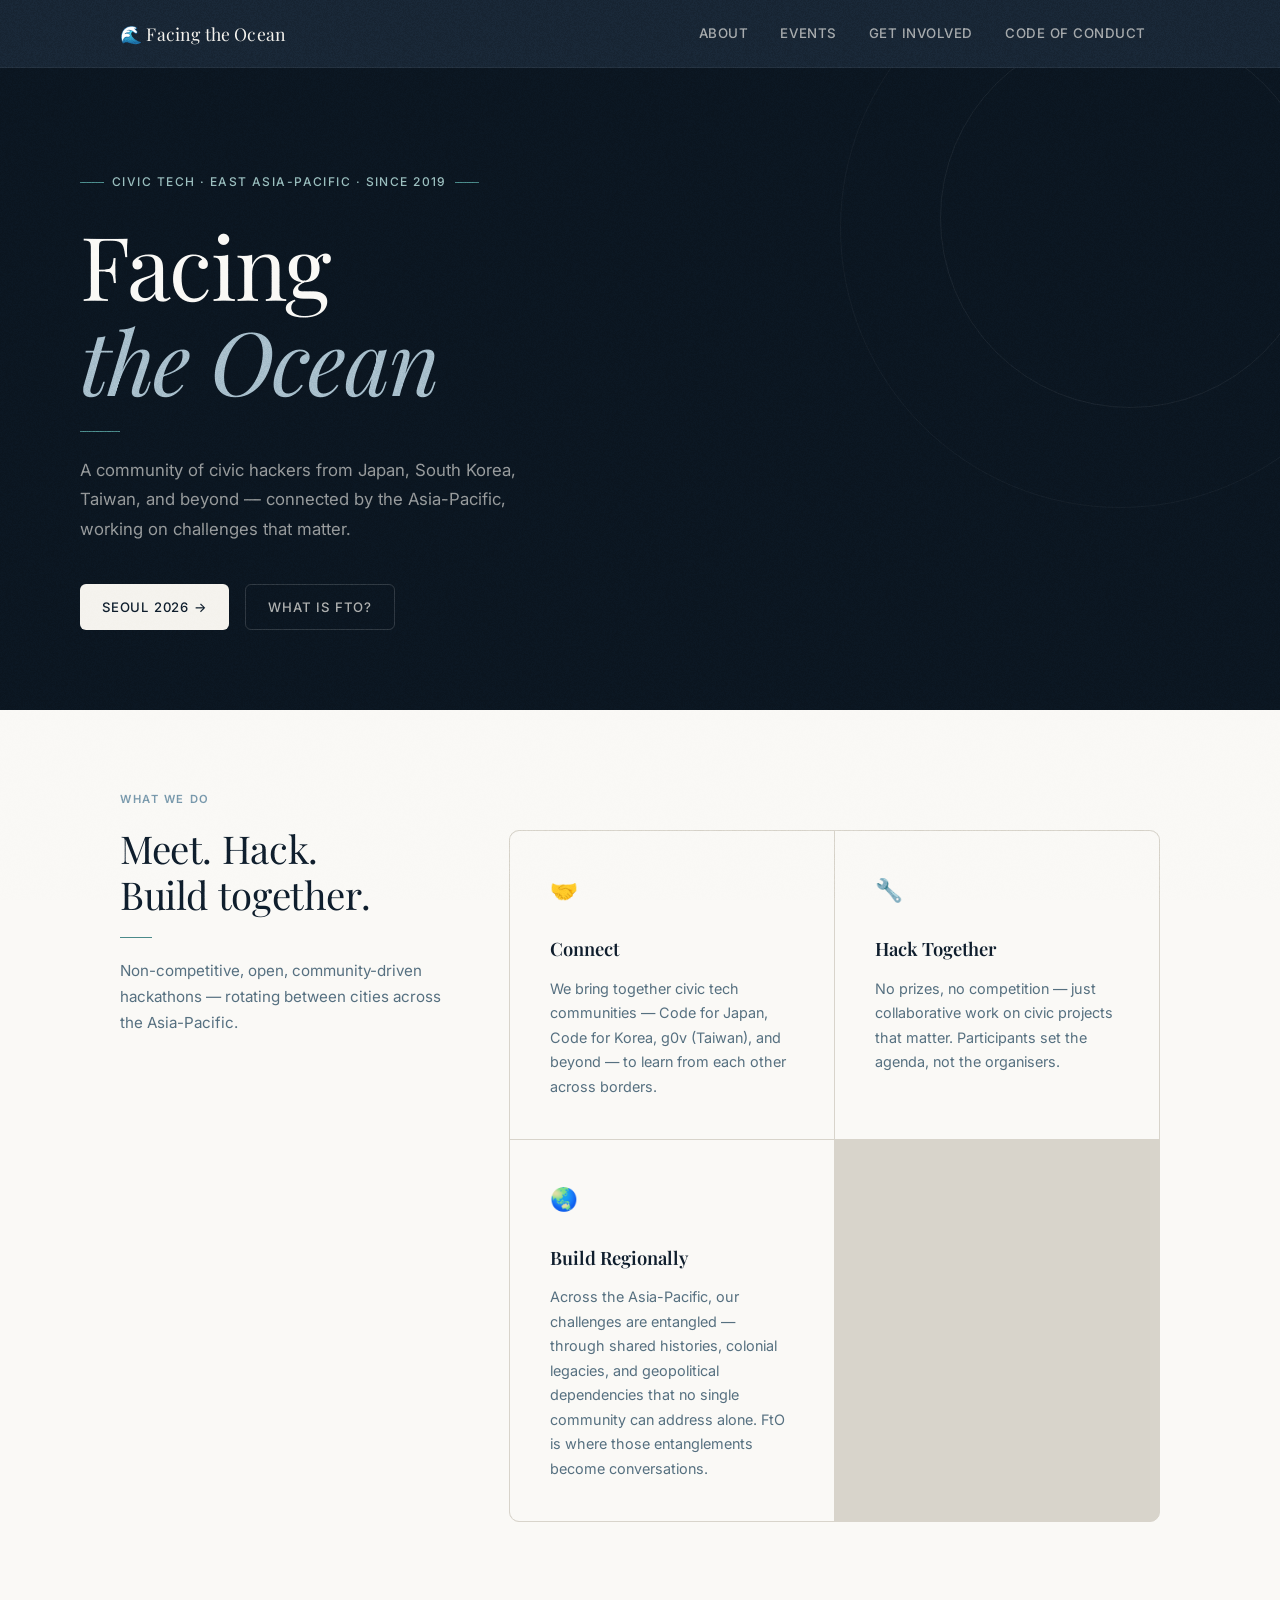
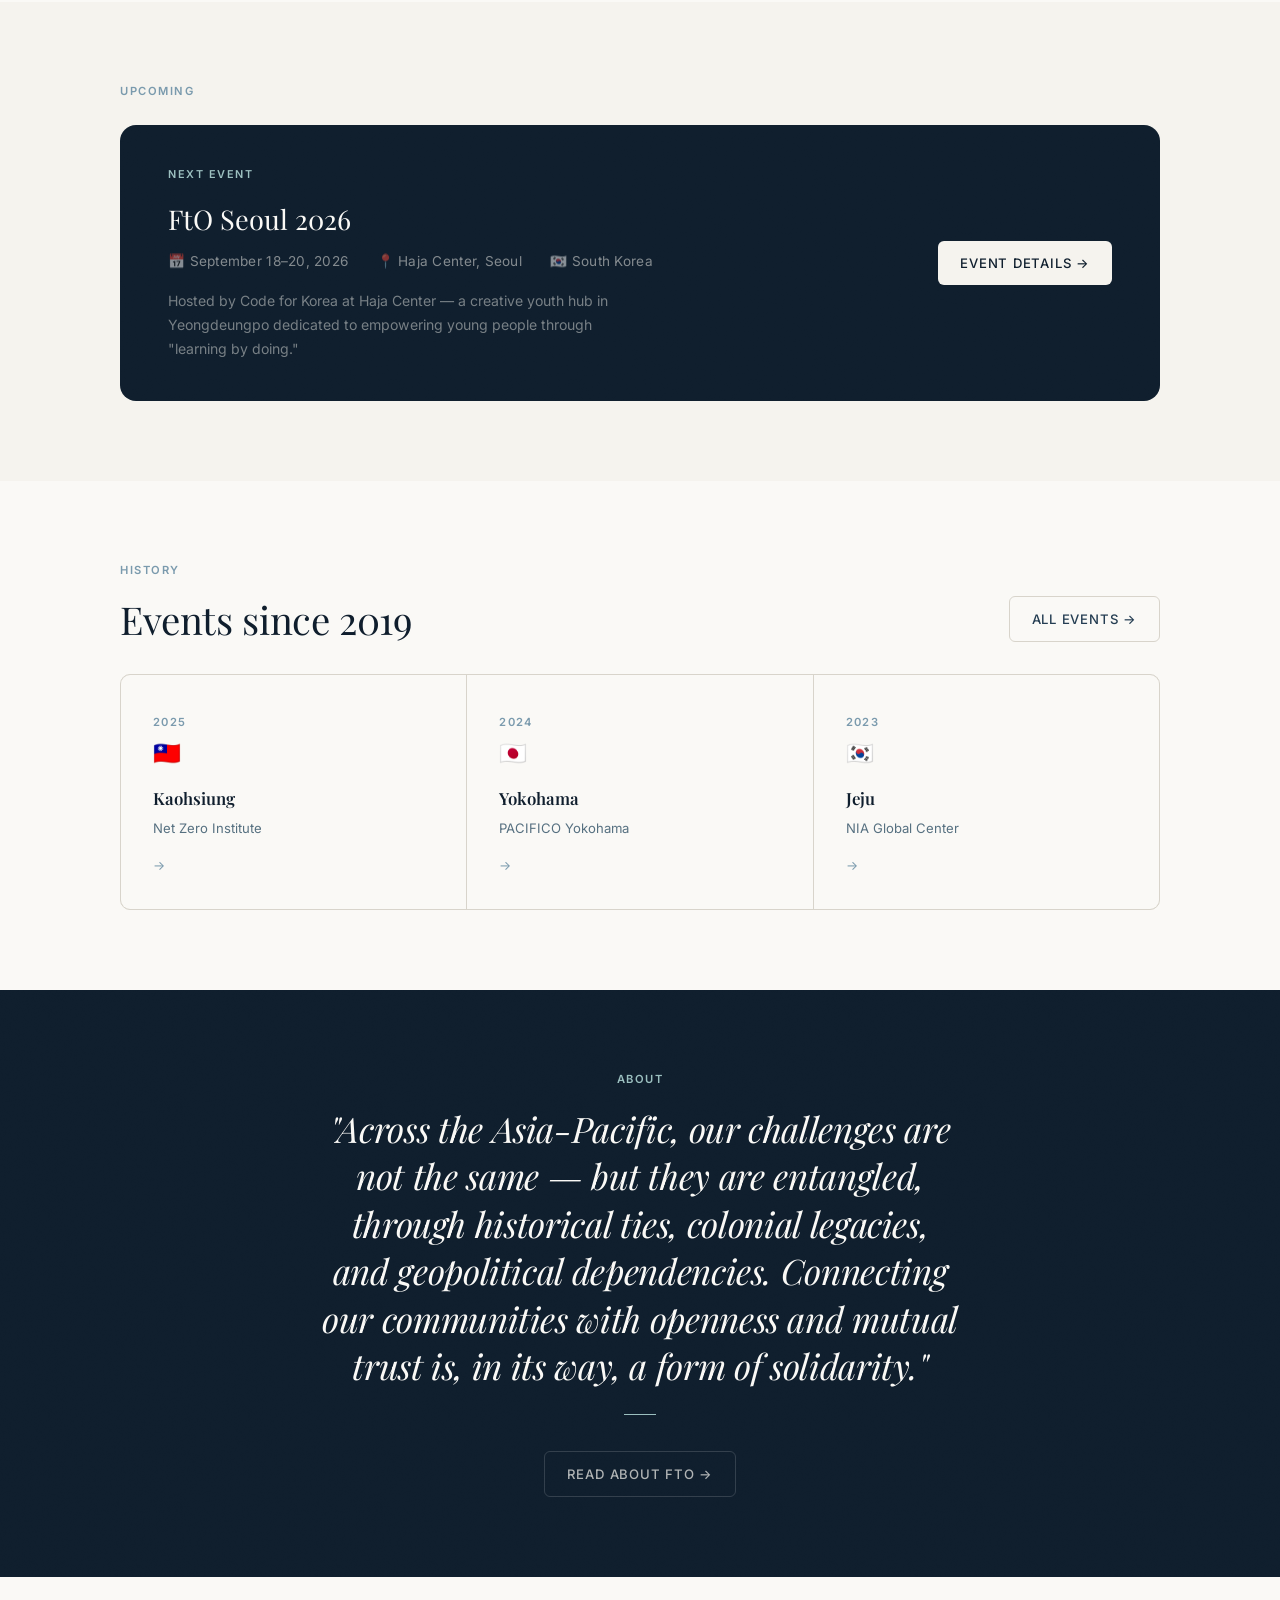
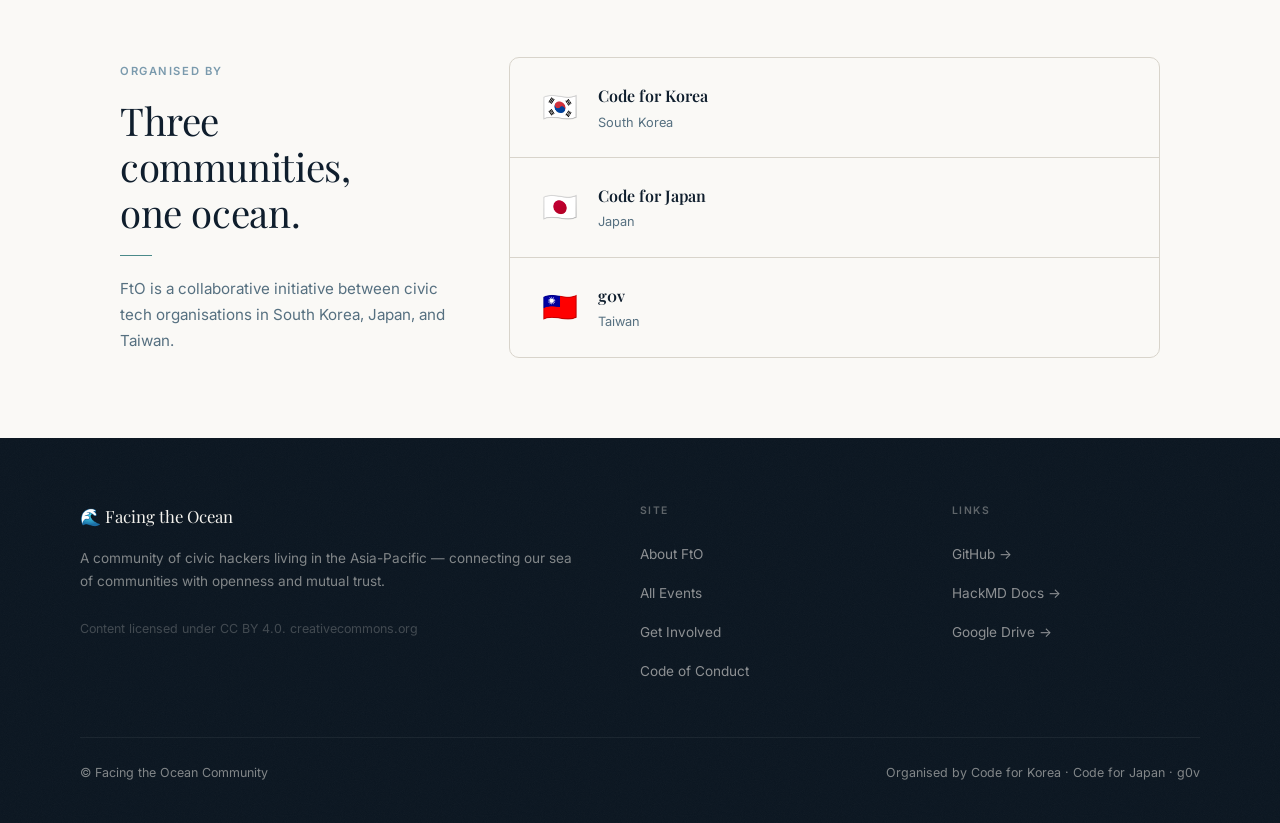
==== index.html @ 9ba26e33 "first draft" ====
<!DOCTYPE html>
<html lang="en">
<head>
  <meta charset="UTF-8">
  <meta name="viewport" content="width=device-width, initial-scale=1.0">
  <title>Facing the Ocean — Civic Hackers of the Asia-Pacific</title>
  <meta name="description" content="Facing the Ocean brings together civic hackers from Japan, South Korea, Taiwan, and neighbouring countries that share the Asia-Pacific — since 2019.">
  <link rel="preconnect" href="https://fonts.googleapis.com">
  <link rel="preconnect" href="https://fonts.gstatic.com" crossorigin>
  <link href="https://fonts.googleapis.com/css2?family=Playfair+Display:ital,wght@0,400;0,600;0,700;1,400;1,600&family=Inter:wght@300;400;500;600&display=swap" rel="stylesheet">
  <link rel="stylesheet" href="css/style.css">
</head>
<body>

<!-- ── Navigation ── -->
<nav class="site-nav">
  <div class="nav-inner">
    <a href="index.html" class="nav-logo">🌊 Facing the Ocean</a>
    <div class="nav-links">
      <a href="about.html">About</a>
      <a href="events.html">Events</a>
      <a href="get-involved.html">Get Involved</a>
      <a href="coc.html">Code of Conduct</a>
    </div>
    <button class="nav-toggle" aria-label="Toggle navigation" aria-expanded="false">☰</button>
  </div>
</nav>

<!-- ── Hero ── -->
<section class="hero">
  <div class="hero-accent-ring"></div>
  <div class="hero-content">
    <div class="hero-eyebrow">Civic tech · East Asia-Pacific · Since 2019</div>
    <h1>Facing<br><em>the Ocean</em></h1>
    <div class="hero-rule"></div>
    <p class="hero-desc">A community of civic hackers from Japan, South Korea, Taiwan, and beyond — connected by the Asia-Pacific, working on challenges that matter.</p>
    <div class="hero-actions">
      <a href="events/seoul-2026.html" class="btn btn-primary">Seoul 2026 →</a>
      <a href="about.html" class="btn btn-ghost">What is FtO?</a>
    </div>
  </div>
</section>

<!-- ── What we do ── -->
<section class="section section-paper">
  <div class="container">
    <div style="display:grid; grid-template-columns:1fr 2fr; gap:64px; align-items:start;">
      <div>
        <p class="section-label">What we do</p>
        <h2 class="section-heading">Meet. Hack.<br>Build together.</h2>
        <div class="divider"></div>
        <p class="section-sub">Non-competitive, open, community-driven hackathons — rotating between cities across the Asia-Pacific.</p>
      </div>
      <div class="features-grid">
        <div class="feature-tile">
          <span class="tile-icon">🤝</span>
          <h3>Connect</h3>
          <p>We bring together civic tech communities — Code for Japan, Code for Korea, g0v (Taiwan), and beyond — to learn from each other across borders.</p>
        </div>
        <div class="feature-tile">
          <span class="tile-icon">🔧</span>
          <h3>Hack Together</h3>
          <p>No prizes, no competition — just collaborative work on civic projects that matter. Participants set the agenda, not the organisers.</p>
        </div>
        <div class="feature-tile">
          <span class="tile-icon">🌏</span>
          <h3>Build Regionally</h3>
          <p>Across the Asia-Pacific, our challenges are entangled — through shared histories, colonial legacies, and geopolitical dependencies that no single community can address alone. FtO is where those entanglements become conversations.</p>
        </div>
      </div>
    </div>
  </div>
</section>

<!-- ── Upcoming event ── -->
<section class="section section-warm">
  <div class="container">
    <p class="section-label" style="margin-bottom:var(--space-6);">Upcoming</p>
    <div class="event-highlight grain">
      <div>
        <p class="ev-tag">Next Event</p>
        <h2>FtO Seoul 2026</h2>
        <p class="ev-meta">
          <span>📅 September 18–20, 2026</span>
          <span>📍 Haja Center, Seoul</span>
          <span>🇰🇷 South Korea</span>
        </p>
        <p style="font-size:0.88rem; color:rgba(245,243,238,0.45); margin-top:16px; max-width:440px; line-height:1.7;">
          Hosted by Code for Korea at Haja Center — a creative youth hub in Yeongdeungpo dedicated to empowering young people through "learning by doing."
        </p>
      </div>
      <div style="flex-shrink:0;">
        <a href="events/seoul-2026.html" class="btn btn-primary">Event details →</a>
      </div>
    </div>
  </div>
</section>

<!-- ── Recent events ── -->
<section class="section section-paper">
  <div class="container">
    <div style="display:flex; justify-content:space-between; align-items:flex-end; margin-bottom:var(--space-8);">
      <div>
        <p class="section-label">History</p>
        <h2 class="section-heading">Events since 2019</h2>
      </div>
      <a href="events.html" class="btn btn-outline" style="flex-shrink:0;">All events →</a>
    </div>
    <div class="events-strip">
      <a href="events/kh-2025.html" class="event-strip-item">
        <span class="es-year">2025</span>
        <span class="es-flag">🇹🇼</span>
        <div class="es-name">Kaohsiung</div>
        <div class="es-venue">Net Zero Institute</div>
        <span class="es-arrow">→</span>
      </a>
      <a href="events/yokohama-2024.html" class="event-strip-item">
        <span class="es-year">2024</span>
        <span class="es-flag">🇯🇵</span>
        <div class="es-name">Yokohama</div>
        <div class="es-venue">PACIFICO Yokohama</div>
        <span class="es-arrow">→</span>
      </a>
      <a href="events/jeju-2023.html" class="event-strip-item">
        <span class="es-year">2023</span>
        <span class="es-flag">🇰🇷</span>
        <div class="es-name">Jeju</div>
        <div class="es-venue">NIA Global Center</div>
        <span class="es-arrow">→</span>
      </a>
    </div>
  </div>
</section>

<!-- ── About / quote ── -->
<section class="section section-dark grain" style="background:var(--ink-900);">
  <div class="container">
    <div style="max-width:640px; margin:0 auto; text-align:center;">
      <p class="section-label light" style="text-align:center;">About</p>
      <h2 style="font-family:var(--font-serif); font-size:clamp(1.5rem,3.5vw,2.2rem); font-weight:400; color:var(--warm-50); line-height:1.35; font-style:italic; letter-spacing:-0.01em; margin:var(--space-4) 0 var(--space-6);">
        "Across the Asia-Pacific, our challenges are not the same — but they are entangled, through historical ties, colonial legacies, and geopolitical dependencies. Connecting our communities with openness and mutual trust is, in its way, a form of solidarity."
      </h2>
      <div class="divider center light"></div>
      <a href="about.html" class="btn btn-ghost" style="margin-top:var(--space-4);">Read about FtO →</a>
    </div>
  </div>
</section>

<!-- ── Organised by ── -->
<section class="section section-paper">
  <div class="container">
    <div style="display:grid; grid-template-columns:1fr 2fr; gap:64px; align-items:center;">
      <div>
        <p class="section-label">Organised by</p>
        <h2 class="section-heading">Three communities,<br>one ocean.</h2>
        <div class="divider"></div>
        <p class="section-sub">FtO is a collaborative initiative between civic tech organisations in South Korea, Japan, and Taiwan.</p>
      </div>
      <div style="border:1px solid var(--warm-300); border-radius:var(--radius); overflow:hidden; background:var(--warm-50);">
        <div class="org-row" style="padding:var(--space-6) var(--space-8);">
          <span class="org-flag">🇰🇷</span>
          <div>
            <div class="org-name">Code for Korea</div>
            <div class="org-country">South Korea</div>
          </div>
        </div>
        <div class="org-row" style="padding:var(--space-6) var(--space-8);">
          <span class="org-flag">🇯🇵</span>
          <div>
            <div class="org-name">Code for Japan</div>
            <div class="org-country">Japan</div>
          </div>
        </div>
        <div class="org-row" style="padding:var(--space-6) var(--space-8);">
          <span class="org-flag">🇹🇼</span>
          <div>
            <div class="org-name">g0v</div>
            <div class="org-country">Taiwan</div>
          </div>
        </div>
      </div>
    </div>
  </div>
</section>

<!-- ── Footer ── -->
<footer class="site-footer">
  <div class="footer-inner">
    <div class="footer-brand">
      <span class="footer-logo">🌊 Facing the Ocean</span>
      <p>A community of civic hackers living in the Asia-Pacific — connecting our sea of communities with openness and mutual trust.</p>
      <p class="f-cc">Content licensed under CC BY 4.0. <a href="https://creativecommons.org/licenses/by/4.0/" target="_blank" style="color:inherit;">creativecommons.org</a></p>
    </div>
    <div class="footer-col">
      <h4>Site</h4>
      <ul>
        <li><a href="about.html">About FtO</a></li>
        <li><a href="events.html">All Events</a></li>
        <li><a href="get-involved.html">Get Involved</a></li>
        <li><a href="coc.html">Code of Conduct</a></li>
      </ul>
    </div>
    <div class="footer-col">
      <h4>Links</h4>
      <ul>
        <li><a href="https://github.com/facing-the-ocean" target="_blank">GitHub →</a></li>
        <li><a href="https://g0v.hackmd.io/@fto/book" target="_blank">HackMD Docs →</a></li>
        <li><a href="https://drive.google.com/open?id=1Qyg6QHq5L8pCykPj6MKIpbGmevuODKHM" target="_blank">Google Drive →</a></li>
      </ul>
    </div>
  </div>
  <div class="footer-bottom">
    <span>© Facing the Ocean Community</span>
    <span>Organised by Code for Korea · Code for Japan · g0v</span>
  </div>
</footer>

<script src="js/main.js"></script>
</body>
</html>
---- css/style.css ----
/* ============================================================
   FACING THE OCEAN — Design System
   Aesthetic: Editorial · Muted ocean · Grain · Classic
   ============================================================ */

@import url('https://fonts.googleapis.com/css2?family=Playfair+Display:ital,wght@0,400;0,600;0,700;1,400;1,600&family=Inter:wght@300;400;500;600&display=swap');

/* ── Tokens ── */
:root {
  /* Ink scale (blue-grey) */
  --ink-950: #0a1520;
  --ink-900: #0f1e2d;
  --ink-800: #162638;
  --ink-700: #243d52;
  --ink-600: #3a5568;
  --ink-500: #567080;
  --ink-400: #7a9aad;
  --ink-300: #a8bfcc;
  --ink-200: #cddde7;
  --ink-100: #e8f0f5;
  --ink-50:  #f3f7fa;

  /* Warm surface */
  --warm-50:  #faf9f6;
  --warm-100: #f5f3ee;
  --warm-200: #ece9e2;
  --warm-300: #d8d4cb;

  /* Teal accent */
  --teal-800: #193d3d;
  --teal-600: #2a5f5f;
  --teal-400: #4a8a8a;
  --teal-200: #9bbfbf;
  --teal-100: #d5e8e8;

  /* Typography */
  --font-serif: 'Playfair Display', 'Palatino Linotype', Georgia, serif;
  --font-sans:  'Inter', -apple-system, BlinkMacSystemFont, 'Segoe UI', sans-serif;

  /* Spacing */
  --space-1: 4px;
  --space-2: 8px;
  --space-3: 12px;
  --space-4: 16px;
  --space-5: 20px;
  --space-6: 24px;
  --space-8: 32px;
  --space-10: 40px;
  --space-12: 48px;
  --space-16: 64px;
  --space-20: 80px;
  --space-24: 96px;

  /* Layout */
  --max-w:      1120px;
  --max-w-text: 680px;
  --nav-h:      68px;
  --radius-sm:  6px;
  --radius:     10px;
  --radius-lg:  16px;
}

/* ── Reset ── */
*, *::before, *::after { box-sizing: border-box; margin: 0; padding: 0; }
html { scroll-behavior: smooth; -webkit-font-smoothing: antialiased; }
body {
  font-family: var(--font-sans);
  background: var(--warm-100);
  color: var(--ink-800);
  line-height: 1.7;
  font-size: 1rem;
}
img { max-width: 100%; display: block; }
a  { color: var(--ink-700); text-decoration: none; }
a:hover { color: var(--ink-950); }

/* ── Grain overlay (JS-generated canvas, see main.js) ── */
/* Fallback CSS grain for dark sections */
.grain {
  position: relative;
  isolation: isolate;
}
.grain::after {
  content: '';
  position: absolute;
  inset: 0;
  pointer-events: none;
  z-index: 1;
  background-image: url("data:image/svg+xml,%3Csvg viewBox='0 0 256 256' xmlns='http://www.w3.org/2000/svg'%3E%3Cfilter id='n'%3E%3CfeTurbulence type='fractalNoise' baseFrequency='0.9' numOctaves='4' stitchTiles='stitch'/%3E%3CfeColorMatrix type='saturate' values='0'/%3E%3C/filter%3E%3Crect width='100%25' height='100%25' filter='url(%23n)' opacity='0.5'/%3E%3C/svg%3E");
  background-size: 200px 200px;
  opacity: 0.055;
  mix-blend-mode: overlay;
  border-radius: inherit;
}
.grain > * { position: relative; z-index: 2; }

/* ── Navigation ── */
.site-nav {
  position: sticky;
  top: 0;
  z-index: 200;
  height: var(--nav-h);
  background: rgba(15, 30, 45, 0.96);
  backdrop-filter: blur(12px);
  -webkit-backdrop-filter: blur(12px);
  border-bottom: 1px solid rgba(255,255,255,0.06);
}
.nav-inner {
  max-width: var(--max-w);
  margin: 0 auto;
  padding: 0 var(--space-10);
  height: 100%;
  display: flex;
  align-items: center;
  justify-content: space-between;
}
.nav-logo {
  font-family: var(--font-serif);
  font-size: 1.1rem;
  color: var(--warm-100);
  letter-spacing: 0.01em;
  text-decoration: none;
  display: flex;
  align-items: center;
  gap: 8px;
}
.nav-logo:hover { color: white; }
.nav-links {
  display: flex;
  align-items: center;
  gap: var(--space-1);
}
.nav-links a {
  color: rgba(245,243,238,0.65);
  font-size: 0.83rem;
  font-weight: 500;
  letter-spacing: 0.04em;
  text-transform: uppercase;
  padding: 6px 14px;
  border-radius: var(--radius-sm);
  transition: color 0.2s, background 0.2s;
}
.nav-links a:hover, .nav-links a.active {
  color: var(--warm-100);
  background: rgba(255,255,255,0.08);
}
.nav-toggle {
  display: none;
  background: none;
  border: 1px solid rgba(255,255,255,0.15);
  color: var(--warm-100);
  font-size: 1rem;
  cursor: pointer;
  padding: 6px 10px;
  border-radius: var(--radius-sm);
}

/* ── Hero ── */
.hero {
  background: var(--ink-950);
  color: var(--warm-100);
  padding: var(--space-24) var(--space-10) var(--space-20);
  position: relative;
  overflow: hidden;
}
.hero::after {
  content: '';
  position: absolute;
  inset: 0;
  pointer-events: none;
  background-image: url("data:image/svg+xml,%3Csvg viewBox='0 0 256 256' xmlns='http://www.w3.org/2000/svg'%3E%3Cfilter id='n'%3E%3CfeTurbulence type='fractalNoise' baseFrequency='0.85' numOctaves='4' stitchTiles='stitch'/%3E%3CfeColorMatrix type='saturate' values='0'/%3E%3C/filter%3E%3Crect width='100%25' height='100%25' filter='url(%23n)'/%3E%3C/svg%3E");
  background-size: 200px 200px;
  opacity: 0.05;
  mix-blend-mode: overlay;
}
/* Geometric ocean accent */
.hero::before {
  content: '';
  position: absolute;
  right: -120px;
  top: -120px;
  width: 560px;
  height: 560px;
  border-radius: 50%;
  border: 1px solid rgba(255,255,255,0.04);
  pointer-events: none;
}
.hero-accent-ring {
  position: absolute;
  right: -40px;
  top: -40px;
  width: 380px;
  height: 380px;
  border-radius: 50%;
  border: 1px solid rgba(255,255,255,0.06);
  pointer-events: none;
}
.hero-content {
  position: relative;
  z-index: 2;
  max-width: var(--max-w);
  margin: 0 auto;
}
.hero-eyebrow {
  display: inline-flex;
  align-items: center;
  gap: 8px;
  font-size: 0.75rem;
  font-weight: 500;
  letter-spacing: 0.12em;
  text-transform: uppercase;
  color: var(--teal-200);
  margin-bottom: var(--space-6);
}
.hero-eyebrow::before, .hero-eyebrow::after {
  content: '';
  display: block;
  width: 24px;
  height: 1px;
  background: var(--teal-400);
}
.hero h1 {
  font-family: var(--font-serif);
  font-size: clamp(3rem, 7vw, 5.5rem);
  font-weight: 400;
  line-height: 1.08;
  letter-spacing: -0.02em;
  color: var(--warm-50);
  margin-bottom: var(--space-6);
  max-width: 700px;
}
.hero h1 em {
  font-style: italic;
  color: var(--ink-300);
}
.hero-desc {
  font-size: 1.05rem;
  color: rgba(245,243,238,0.6);
  max-width: 480px;
  line-height: 1.75;
  margin-bottom: var(--space-10);
}
.hero-rule {
  width: 40px;
  height: 1px;
  background: var(--teal-400);
  margin-bottom: var(--space-6);
}
.hero-actions {
  display: flex;
  gap: var(--space-4);
  flex-wrap: wrap;
}

/* ── Buttons ── */
.btn {
  display: inline-flex;
  align-items: center;
  gap: 6px;
  padding: 11px 22px;
  border-radius: var(--radius-sm);
  font-family: var(--font-sans);
  font-size: 0.82rem;
  font-weight: 500;
  letter-spacing: 0.06em;
  text-transform: uppercase;
  cursor: pointer;
  transition: all 0.2s;
  text-decoration: none;
  border: none;
}
.btn-primary {
  background: var(--warm-100);
  color: var(--ink-900);
}
.btn-primary:hover {
  background: white;
  color: var(--ink-950);
}
.btn-ghost {
  background: transparent;
  color: rgba(245,243,238,0.7);
  border: 1px solid rgba(255,255,255,0.15);
}
.btn-ghost:hover {
  background: rgba(255,255,255,0.07);
  color: var(--warm-100);
  border-color: rgba(255,255,255,0.25);
}
.btn-outline {
  background: transparent;
  color: var(--ink-700);
  border: 1px solid var(--warm-300);
}
.btn-outline:hover {
  background: var(--warm-200);
  color: var(--ink-900);
  border-color: var(--ink-300);
}
.btn-dark {
  background: var(--ink-900);
  color: var(--warm-100);
}
.btn-dark:hover { background: var(--ink-950); color: white; }

/* Double-class specificity (0,2,0) beats .prose a (0,1,1) and a:hover */
.btn.btn-dark          { color: var(--warm-100);         text-decoration: none; }
.btn.btn-dark:hover    { color: white;                   text-decoration: none; }
.btn.btn-primary       { color: var(--ink-900);          text-decoration: none; }
.btn.btn-primary:hover { color: var(--ink-950);          text-decoration: none; }
.btn.btn-outline       { color: var(--ink-700);          text-decoration: none; }
.btn.btn-outline:hover { color: var(--ink-900);          text-decoration: none; }
.btn.btn-ghost         { color: rgba(245,243,238,0.7);   text-decoration: none; }
.btn.btn-ghost:hover   { color: var(--warm-100);         text-decoration: none; }

/* ── Layout ── */
.container {
  max-width: var(--max-w);
  margin: 0 auto;
  padding: 0 var(--space-10);
}
.container-text {
  max-width: var(--max-w-text);
  margin: 0 auto;
  padding: 0 var(--space-10);
}
.section       { padding: var(--space-20) var(--space-10); }
.section-lg    { padding: var(--space-24) var(--space-10); }
.section-sm    { padding: var(--space-12) var(--space-10); }
.section-warm  { background: var(--warm-100); }
.section-paper { background: var(--warm-50); }
.section-pale  { background: var(--ink-50); }
.section-dark  { background: var(--ink-900); color: var(--warm-200); }

.section-label {
  font-size: 0.7rem;
  font-weight: 600;
  letter-spacing: 0.14em;
  text-transform: uppercase;
  color: var(--ink-400);
  margin-bottom: var(--space-4);
}
.section-label.light { color: var(--teal-200); }

.section-heading {
  font-family: var(--font-serif);
  font-size: clamp(1.6rem, 3.5vw, 2.4rem);
  font-weight: 400;
  color: var(--ink-900);
  line-height: 1.2;
  letter-spacing: -0.01em;
}
.section-heading.light { color: var(--warm-50); }

.section-sub {
  font-size: 0.95rem;
  color: var(--ink-500);
  margin-top: var(--space-3);
  max-width: 520px;
  line-height: 1.7;
}
.section-sub.light { color: rgba(245,243,238,0.55); }

.divider {
  width: 32px;
  height: 1px;
  background: var(--teal-400);
  margin: var(--space-5) 0;
}
.divider.center { margin: var(--space-5) auto; }
.divider.light  { background: var(--teal-200); }

/* ── Feature tiles ── */
.features-grid {
  display: grid;
  grid-template-columns: repeat(auto-fit, minmax(260px, 1fr));
  gap: 1px;
  background: var(--warm-300);
  border: 1px solid var(--warm-300);
  border-radius: var(--radius);
  overflow: hidden;
  margin-top: var(--space-10);
}
.feature-tile {
  background: var(--warm-50);
  padding: var(--space-10);
  transition: background 0.2s;
}
.feature-tile:hover { background: white; }
.feature-tile .tile-icon {
  font-size: 1.4rem;
  margin-bottom: var(--space-6);
  display: block;
}
.feature-tile h3 {
  font-family: var(--font-serif);
  font-size: 1.15rem;
  font-weight: 600;
  color: var(--ink-900);
  margin-bottom: var(--space-3);
}
.feature-tile p {
  font-size: 0.9rem;
  color: var(--ink-500);
  line-height: 1.7;
}

/* ── Upcoming event banner ── */
.event-highlight {
  background: var(--ink-900);
  border-radius: var(--radius-lg);
  padding: var(--space-10) var(--space-12);
  display: grid;
  grid-template-columns: 1fr auto;
  gap: var(--space-8);
  align-items: center;
  position: relative;
  overflow: hidden;
}
.event-highlight::after {
  content: '';
  position: absolute;
  inset: 0;
  background-image: url("data:image/svg+xml,%3Csvg viewBox='0 0 256 256' xmlns='http://www.w3.org/2000/svg'%3E%3Cfilter id='n'%3E%3CfeTurbulence type='fractalNoise' baseFrequency='0.85' numOctaves='4' stitchTiles='stitch'/%3E%3CfeColorMatrix type='saturate' values='0'/%3E%3C/filter%3E%3Crect width='100%25' height='100%25' filter='url(%23n)'/%3E%3C/svg%3E");
  background-size: 180px 180px;
  opacity: 0.05;
  pointer-events: none;
  border-radius: inherit;
}
.event-highlight > * { position: relative; z-index: 1; }
.event-highlight .ev-tag {
  font-size: 0.68rem;
  font-weight: 600;
  letter-spacing: 0.14em;
  text-transform: uppercase;
  color: var(--teal-200);
  margin-bottom: var(--space-3);
}
.event-highlight h2 {
  font-family: var(--font-serif);
  font-size: 1.7rem;
  font-weight: 400;
  color: var(--warm-50);
  margin-bottom: var(--space-2);
}
.event-highlight .ev-meta {
  font-size: 0.85rem;
  color: rgba(245,243,238,0.5);
  letter-spacing: 0.02em;
}
.event-highlight .ev-meta span { margin-right: var(--space-6); }

/* ── Recent events strip ── */
.events-strip {
  display: grid;
  grid-template-columns: repeat(3, 1fr);
  gap: 1px;
  background: var(--warm-300);
  border-radius: var(--radius);
  overflow: hidden;
  border: 1px solid var(--warm-300);
}
.event-strip-item {
  background: var(--warm-50);
  padding: var(--space-8) var(--space-8);
  text-decoration: none;
  color: inherit;
  transition: background 0.2s;
  display: block;
}
.event-strip-item:hover { background: white; color: inherit; }
.event-strip-item .es-year {
  font-size: 0.7rem;
  font-weight: 600;
  letter-spacing: 0.12em;
  text-transform: uppercase;
  color: var(--ink-400);
  margin-bottom: var(--space-2);
}
.event-strip-item .es-flag { font-size: 1.4rem; margin-bottom: var(--space-3); display: block; }
.event-strip-item .es-name {
  font-family: var(--font-serif);
  font-size: 1.05rem;
  font-weight: 600;
  color: var(--ink-900);
  margin-bottom: var(--space-1);
}
.event-strip-item .es-venue { font-size: 0.82rem; color: var(--ink-500); }
.event-strip-item .es-arrow { font-size: 0.8rem; color: var(--ink-400); margin-top: var(--space-4); display: block; }

/* ── Timeline (events page) ── */
.timeline { padding: 0; }
.timeline-row {
  display: grid;
  grid-template-columns: 100px 1fr;
  gap: 0;
  border-bottom: 1px solid var(--warm-300);
}
.timeline-row:last-child { border-bottom: none; }
.timeline-row:hover .tl-body { background: var(--warm-50); }
.tl-year {
  padding: var(--space-10) var(--space-6) var(--space-10) 0;
  border-right: 1px solid var(--warm-300);
}
.tl-year-num {
  font-family: var(--font-serif);
  font-size: 0.95rem;
  font-weight: 600;
  color: var(--ink-600);
  white-space: nowrap;
}
.tl-year-flag { font-size: 1.1rem; margin-top: var(--space-2); display: block; }
.tl-body {
  padding: var(--space-10) 0 var(--space-10) var(--space-8);
  transition: background 0.15s;
}
.tl-body h3 {
  font-family: var(--font-serif);
  font-size: 1.3rem;
  font-weight: 600;
  color: var(--ink-900);
  margin-bottom: var(--space-2);
}
.tl-meta {
  display: flex;
  gap: var(--space-6);
  font-size: 0.8rem;
  letter-spacing: 0.04em;
  color: var(--ink-400);
  text-transform: uppercase;
  margin-bottom: var(--space-4);
  flex-wrap: wrap;
}
.tl-desc {
  font-size: 0.93rem;
  color: var(--ink-600);
  max-width: 580px;
  line-height: 1.7;
  margin-bottom: var(--space-5);
}
.tl-links { display: flex; gap: var(--space-3); flex-wrap: wrap; }
.tl-link {
  display: inline-flex;
  align-items: center;
  gap: 5px;
  font-size: 0.77rem;
  font-weight: 500;
  letter-spacing: 0.06em;
  text-transform: uppercase;
  color: var(--ink-600);
  border: 1px solid var(--warm-300);
  border-radius: var(--radius-sm);
  padding: 5px 12px;
  transition: all 0.15s;
  text-decoration: none;
}
.tl-link:hover { border-color: var(--ink-400); color: var(--ink-900); background: var(--warm-50); }
.tl-link.primary { background: var(--ink-900); color: var(--warm-100); border-color: var(--ink-900); }
.tl-link.primary:hover { background: var(--ink-950); }

/* ── Page hero (sub-pages) ── */
.page-hero {
  background: var(--ink-900);
  color: var(--warm-100);
  padding: var(--space-16) var(--space-10) var(--space-12);
  position: relative;
  overflow: hidden;
}
.page-hero::after {
  content: '';
  position: absolute;
  inset: 0;
  background-image: url("data:image/svg+xml,%3Csvg viewBox='0 0 256 256' xmlns='http://www.w3.org/2000/svg'%3E%3Cfilter id='n'%3E%3CfeTurbulence type='fractalNoise' baseFrequency='0.85' numOctaves='4' stitchTiles='stitch'/%3E%3CfeColorMatrix type='saturate' values='0'/%3E%3C/filter%3E%3Crect width='100%25' height='100%25' filter='url(%23n)'/%3E%3C/svg%3E");
  background-size: 200px 200px;
  opacity: 0.05;
  pointer-events: none;
}
.page-hero > * { position: relative; z-index: 1; }
.page-hero .eyebrow {
  font-size: 0.68rem;
  font-weight: 600;
  letter-spacing: 0.14em;
  text-transform: uppercase;
  color: var(--teal-200);
  margin-bottom: var(--space-4);
}
.page-hero h1 {
  font-family: var(--font-serif);
  font-size: clamp(2rem, 5vw, 3rem);
  font-weight: 400;
  color: var(--warm-50);
  line-height: 1.15;
  letter-spacing: -0.01em;
  max-width: 640px;
  margin-bottom: var(--space-4);
}
.page-hero p {
  font-size: 0.95rem;
  color: rgba(245,243,238,0.5);
  max-width: 500px;
  line-height: 1.75;
}

/* ── Breadcrumb ── */
.breadcrumb {
  padding: 14px var(--space-10);
  background: var(--warm-200);
  border-bottom: 1px solid var(--warm-300);
  font-size: 0.78rem;
  color: var(--ink-500);
  letter-spacing: 0.02em;
}
.breadcrumb-inner { max-width: var(--max-w); margin: 0 auto; }
.breadcrumb a { color: var(--ink-600); }
.breadcrumb a:hover { color: var(--ink-900); }
.breadcrumb span { margin: 0 8px; opacity: 0.5; }

/* ── Event detail page ── */
.event-info-bar {
  display: flex;
  gap: var(--space-10);
  flex-wrap: wrap;
  padding: var(--space-8) 0;
  border-top: 1px solid var(--warm-300);
  border-bottom: 1px solid var(--warm-300);
  margin-bottom: var(--space-10);
}
.info-item .info-label {
  font-size: 0.68rem;
  font-weight: 600;
  letter-spacing: 0.12em;
  text-transform: uppercase;
  color: var(--ink-400);
  margin-bottom: var(--space-1);
}
.info-item .info-val {
  font-size: 0.92rem;
  color: var(--ink-800);
  font-weight: 500;
}
.info-item .info-val small {
  display: block;
  font-size: 0.8rem;
  font-weight: 400;
  color: var(--ink-500);
  margin-top: 2px;
}

.event-layout {
  display: grid;
  grid-template-columns: 1fr 320px;
  gap: var(--space-16);
  align-items: start;
}

/* ── Prose ── */
.prose { color: var(--ink-700); }
.prose h2 {
  font-family: var(--font-serif);
  font-size: 1.3rem;
  font-weight: 600;
  color: var(--ink-900);
  margin: var(--space-10) 0 var(--space-4);
  padding-top: var(--space-8);
  border-top: 1px solid var(--warm-300);
}
.prose h2:first-child { margin-top: 0; padding-top: 0; border-top: none; }
.prose h3 {
  font-family: var(--font-serif);
  font-size: 1.05rem;
  font-weight: 600;
  color: var(--ink-900);
  margin: var(--space-6) 0 var(--space-3);
}
.prose p { margin-bottom: var(--space-5); font-size: 0.95rem; line-height: 1.78; }
.prose ul, .prose ol { margin: 0 0 var(--space-5) var(--space-6); }
.prose li { margin-bottom: var(--space-2); font-size: 0.95rem; line-height: 1.7; }
.prose a { color: var(--ink-700); text-decoration: underline; text-underline-offset: 3px; }
.prose a:hover { color: var(--ink-950); }
.prose strong { color: var(--ink-900); font-weight: 600; }
.prose blockquote {
  border-left: 3px solid var(--teal-400);
  padding: var(--space-4) var(--space-6);
  margin: var(--space-6) 0;
  background: var(--ink-50);
  border-radius: 0 var(--radius-sm) var(--radius-sm) 0;
}
.prose blockquote p { font-style: italic; color: var(--ink-600); font-size: 1.02rem; margin: 0; }

/* ── Schedule ── */
.schedule-day-header {
  font-size: 0.72rem;
  font-weight: 600;
  letter-spacing: 0.12em;
  text-transform: uppercase;
  color: var(--ink-500);
  padding: var(--space-4) 0 var(--space-3);
  border-bottom: 1px solid var(--warm-300);
  margin-top: var(--space-5);
}
.schedule-entry {
  display: flex;
  gap: var(--space-6);
  padding: var(--space-3) 0;
  border-bottom: 1px solid var(--warm-200);
  font-size: 0.88rem;
}
.schedule-entry .s-time { color: var(--ink-400); min-width: 100px; flex-shrink: 0; }
.schedule-entry .s-event { color: var(--ink-700); }

/* ── Resources list ── */
.resource-list { list-style: none; display: flex; flex-direction: column; gap: var(--space-2); }
.resource-list a {
  display: flex;
  align-items: center;
  gap: var(--space-3);
  font-size: 0.87rem;
  color: var(--ink-700);
  padding: var(--space-3) var(--space-4);
  border: 1px solid var(--warm-300);
  border-radius: var(--radius-sm);
  background: var(--warm-50);
  transition: all 0.15s;
  text-decoration: none;
}
.resource-list a:hover {
  border-color: var(--ink-300);
  background: white;
  color: var(--ink-900);
}

/* ── Sidebar card ── */
.sidebar-card {
  background: var(--warm-50);
  border: 1px solid var(--warm-300);
  border-radius: var(--radius);
  padding: var(--space-6);
}
.sidebar-card + .sidebar-card { margin-top: var(--space-4); }
.sidebar-card .sc-label {
  font-size: 0.68rem;
  font-weight: 600;
  letter-spacing: 0.12em;
  text-transform: uppercase;
  color: var(--ink-400);
  margin-bottom: var(--space-4);
}

/* ── Photo placeholder ── */
.photo-ph {
  background: var(--warm-200);
  border: 1px dashed var(--warm-300);
  border-radius: var(--radius);
  display: flex;
  flex-direction: column;
  align-items: center;
  justify-content: center;
  gap: var(--space-3);
  color: var(--ink-400);
  font-size: 0.82rem;
  letter-spacing: 0.04em;
}
.photo-ph .ph-i { font-size: 1.8rem; opacity: 0.4; }

/* ── Org card (about page) ── */
.org-row {
  display: flex;
  align-items: center;
  gap: var(--space-5);
  padding: var(--space-5) 0;
  border-bottom: 1px solid var(--warm-300);
}
.org-row:last-child { border-bottom: none; }
.org-row .org-flag { font-size: 1.8rem; flex-shrink: 0; }
.org-row .org-name { font-family: var(--font-serif); font-size: 1rem; font-weight: 600; color: var(--ink-900); }
.org-row .org-country { font-size: 0.8rem; color: var(--ink-500); margin-top: 2px; }

/* ── CoC page ── */
.coc-grid {
  display: grid;
  grid-template-columns: repeat(auto-fit, minmax(220px, 1fr));
  gap: var(--space-4);
  margin: var(--space-8) 0;
}
.coc-card {
  border: 1px solid var(--warm-300);
  border-radius: var(--radius);
  padding: var(--space-6);
  background: var(--warm-50);
  transition: all 0.15s;
}
.coc-card:hover { background: white; border-color: var(--ink-300); }
.coc-card .cc-flag { font-size: 1.8rem; margin-bottom: var(--space-3); }
.coc-card .cc-org { font-family: var(--font-serif); font-size: 1rem; font-weight: 600; color: var(--ink-900); margin-bottom: 2px; }
.coc-card .cc-country { font-size: 0.78rem; color: var(--ink-500); margin-bottom: var(--space-5); }
.coc-card a {
  font-size: 0.77rem;
  font-weight: 500;
  letter-spacing: 0.06em;
  text-transform: uppercase;
  color: var(--ink-600);
  text-decoration: none;
  border-bottom: 1px solid var(--warm-300);
  padding-bottom: 2px;
}
.coc-card a:hover { color: var(--ink-900); border-color: var(--ink-400); }

/* ── Notice / draft banner ── */
.notice {
  background: #fef9ed;
  border: 1px solid #e8d89a;
  border-radius: var(--radius-sm);
  padding: var(--space-4) var(--space-5);
  font-size: 0.86rem;
  color: var(--ink-700);
  margin-bottom: var(--space-8);
  line-height: 1.6;
}
.notice a { color: var(--ink-700); }

/* ── Get involved cards ── */
.involve-grid {
  display: grid;
  grid-template-columns: repeat(auto-fit, minmax(260px, 1fr));
  gap: 1px;
  background: var(--warm-300);
  border: 1px solid var(--warm-300);
  border-radius: var(--radius);
  overflow: hidden;
}
.involve-card {
  background: var(--warm-50);
  padding: var(--space-10);
  transition: background 0.2s;
}
.involve-card:hover { background: white; }
.involve-card .ic-icon { font-size: 1.5rem; margin-bottom: var(--space-5); display: block; }
.involve-card h3 { font-family: var(--font-serif); font-size: 1.1rem; font-weight: 600; color: var(--ink-900); margin-bottom: var(--space-3); }
.involve-card p { font-size: 0.88rem; color: var(--ink-600); line-height: 1.7; margin-bottom: var(--space-6); }

/* ── Footer ── */
.site-footer {
  background: var(--ink-950);
  color: rgba(245,243,238,0.5);
  padding: var(--space-16) var(--space-10) var(--space-10);
  position: relative;
}
.site-footer::after {
  content: '';
  position: absolute;
  inset: 0;
  background-image: url("data:image/svg+xml,%3Csvg viewBox='0 0 256 256' xmlns='http://www.w3.org/2000/svg'%3E%3Cfilter id='n'%3E%3CfeTurbulence type='fractalNoise' baseFrequency='0.85' numOctaves='4' stitchTiles='stitch'/%3E%3CfeColorMatrix type='saturate' values='0'/%3E%3C/filter%3E%3Crect width='100%25' height='100%25' filter='url(%23n)'/%3E%3C/svg%3E");
  background-size: 200px 200px;
  opacity: 0.04;
  pointer-events: none;
}
.footer-inner {
  max-width: var(--max-w);
  margin: 0 auto;
  display: grid;
  grid-template-columns: 2fr 1fr 1fr;
  gap: var(--space-16);
  position: relative;
  z-index: 1;
}
.footer-logo {
  font-family: var(--font-serif);
  font-size: 1.05rem;
  color: var(--warm-100);
  display: block;
  margin-bottom: var(--space-4);
}
.footer-brand p { font-size: 0.85rem; line-height: 1.75; }
.footer-brand .f-cc { font-size: 0.78rem; margin-top: var(--space-6); opacity: 0.45; }
.footer-col h4 {
  font-size: 0.65rem;
  font-weight: 600;
  letter-spacing: 0.14em;
  text-transform: uppercase;
  color: rgba(245,243,238,0.35);
  margin-bottom: var(--space-5);
}
.footer-col ul { list-style: none; }
.footer-col li { margin-bottom: var(--space-3); }
.footer-col a {
  font-size: 0.85rem;
  color: rgba(245,243,238,0.55);
  transition: color 0.2s;
}
.footer-col a:hover { color: var(--warm-100); }
.footer-bottom {
  max-width: var(--max-w);
  margin: var(--space-10) auto 0;
  padding-top: var(--space-6);
  border-top: 1px solid rgba(255,255,255,0.06);
  display: flex;
  justify-content: space-between;
  gap: var(--space-4);
  flex-wrap: wrap;
  font-size: 0.78rem;
  position: relative;
  z-index: 1;
}

/* ── Grid helpers ── */
.grid-2 { display: grid; grid-template-columns: 1fr 1fr; gap: var(--space-10); }
.grid-3 { display: grid; grid-template-columns: repeat(3, 1fr); gap: var(--space-6); }

/* ── Responsive ── */
@media (max-width: 900px) {
  .event-layout { grid-template-columns: 1fr; }
  .grid-2       { grid-template-columns: 1fr; }
  .grid-3       { grid-template-columns: 1fr 1fr; }
  .footer-inner { grid-template-columns: 1fr 1fr; gap: var(--space-10); }
  .events-strip { grid-template-columns: 1fr; }
  .event-highlight { grid-template-columns: 1fr; }
  .tl-year-flag { display: none; }
}
@media (max-width: 640px) {
  :root { --nav-h: 60px; }
  .nav-links    { display: none; }
  .nav-toggle   { display: block; }
  .nav-links.open {
    display: flex;
    flex-direction: column;
    position: absolute;
    top: var(--nav-h);
    left: 0; right: 0;
    background: var(--ink-950);
    padding: var(--space-4) var(--space-6) var(--space-6);
    border-bottom: 1px solid rgba(255,255,255,0.06);
    gap: 2px;
    z-index: 999;
  }
  .container, .container-text { padding: 0 var(--space-6); }
  .section      { padding: var(--space-12) var(--space-6); }
  .section-sm   { padding: var(--space-8) var(--space-6); }
  .hero         { padding: var(--space-16) var(--space-6) var(--space-12); }
  .page-hero    { padding: var(--space-10) var(--space-6) var(--space-8); }
  .footer-inner { grid-template-columns: 1fr; gap: var(--space-8); }
  .grid-3       { grid-template-columns: 1fr; }
  .event-info-bar { gap: var(--space-6); }
  .timeline-row { grid-template-columns: 70px 1fr; }
  .tl-body      { padding-left: var(--space-5); }
}
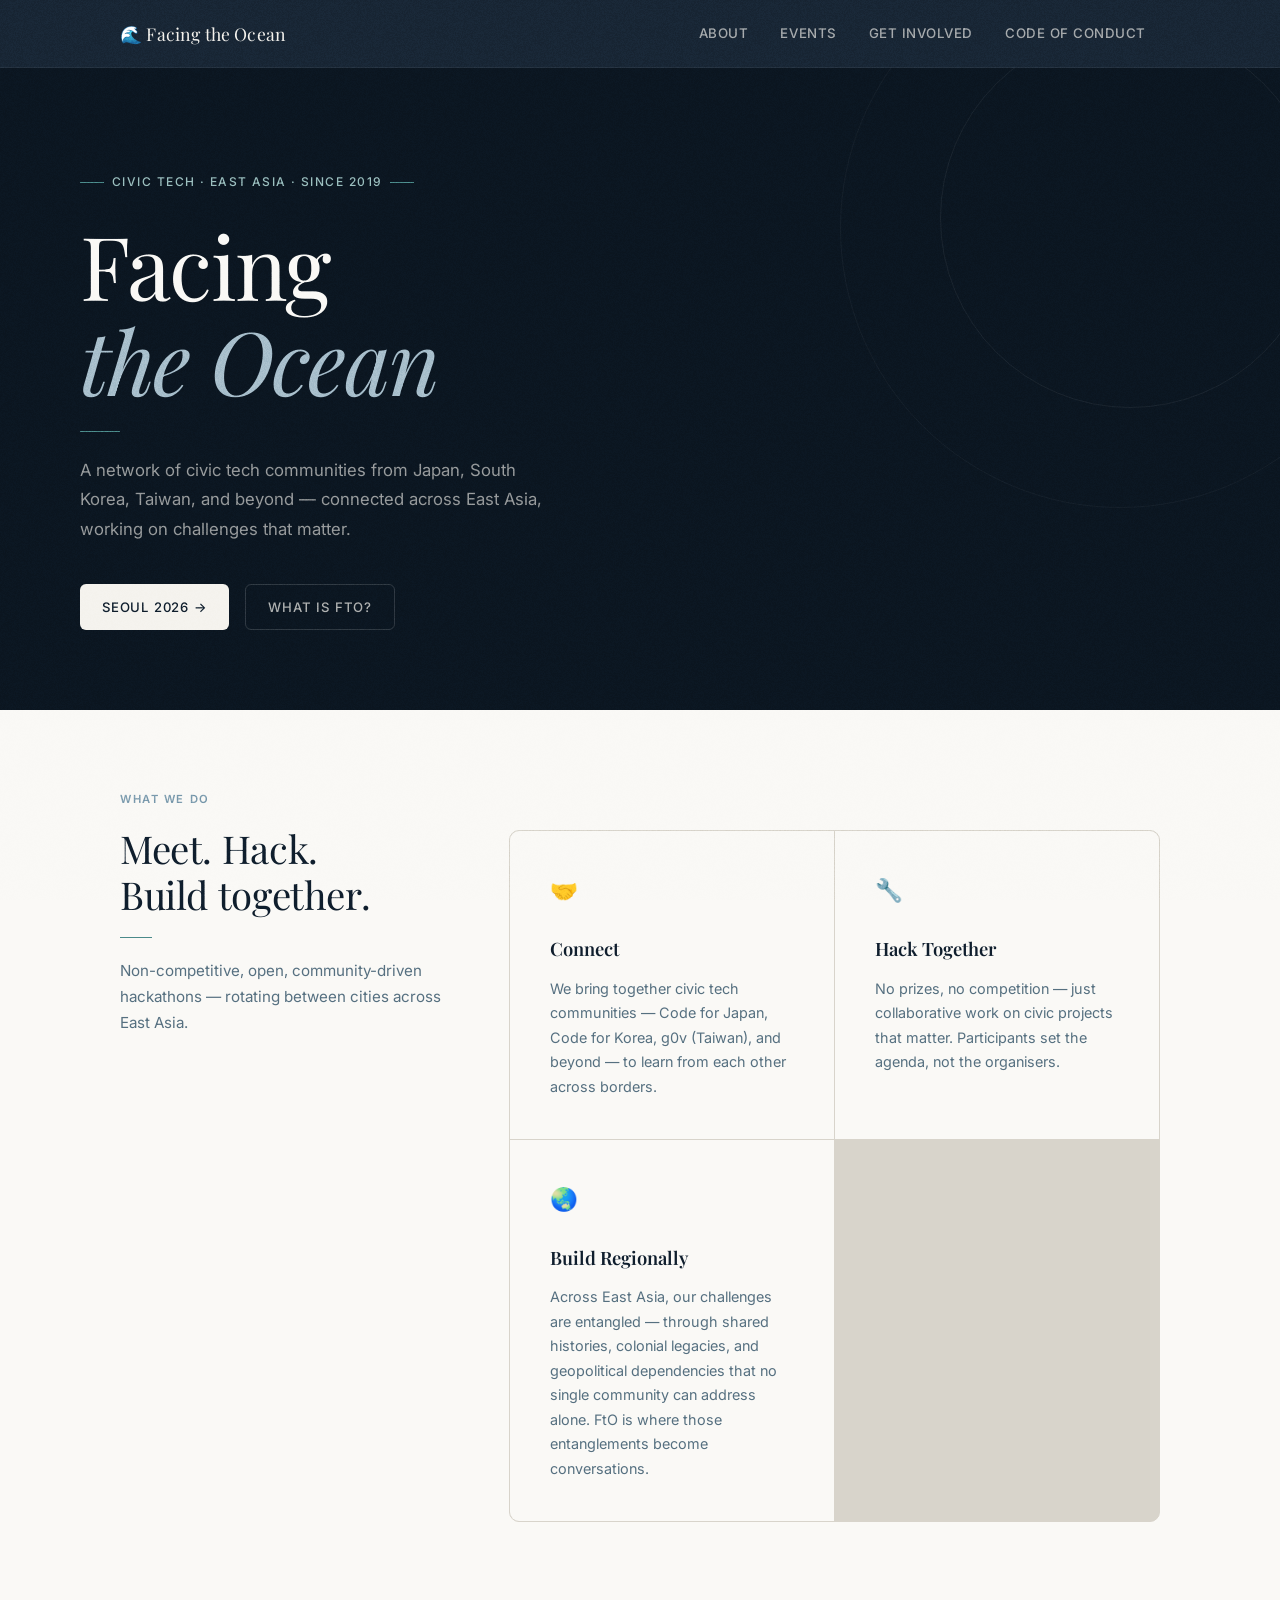
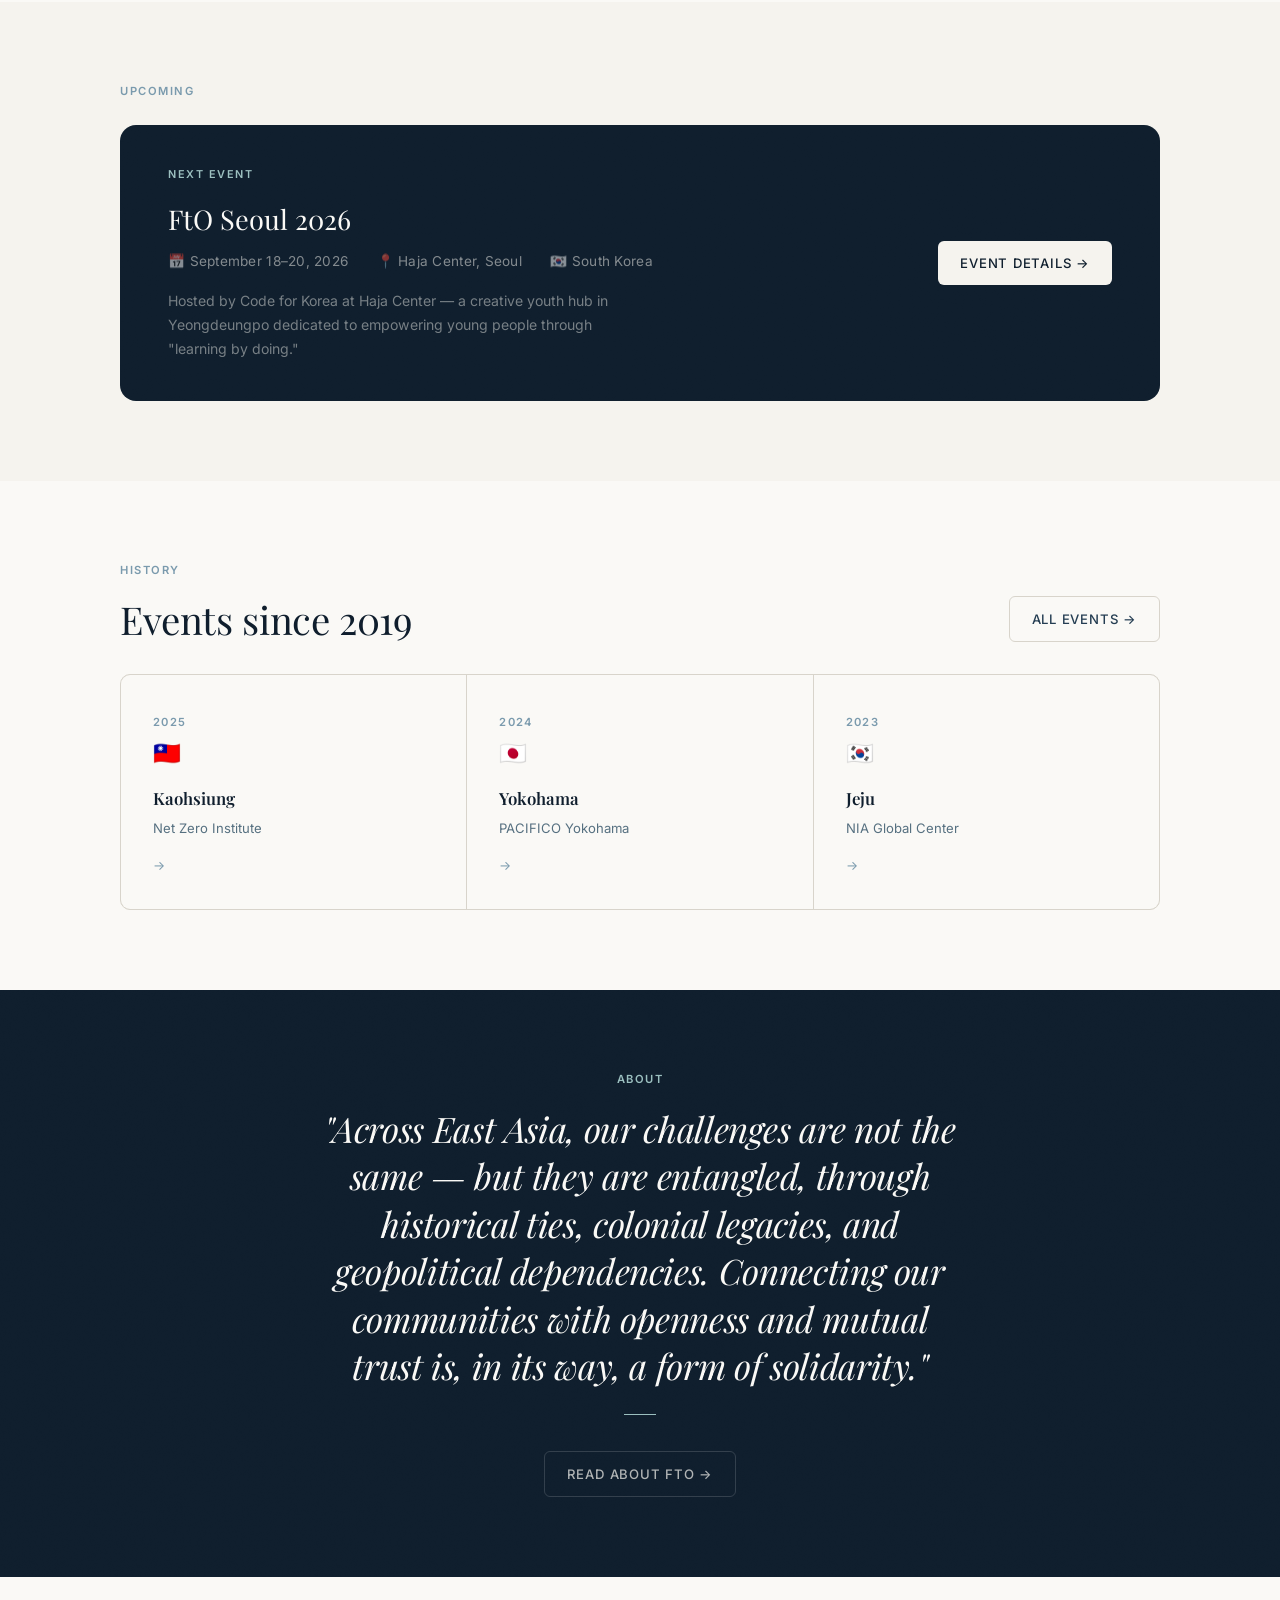
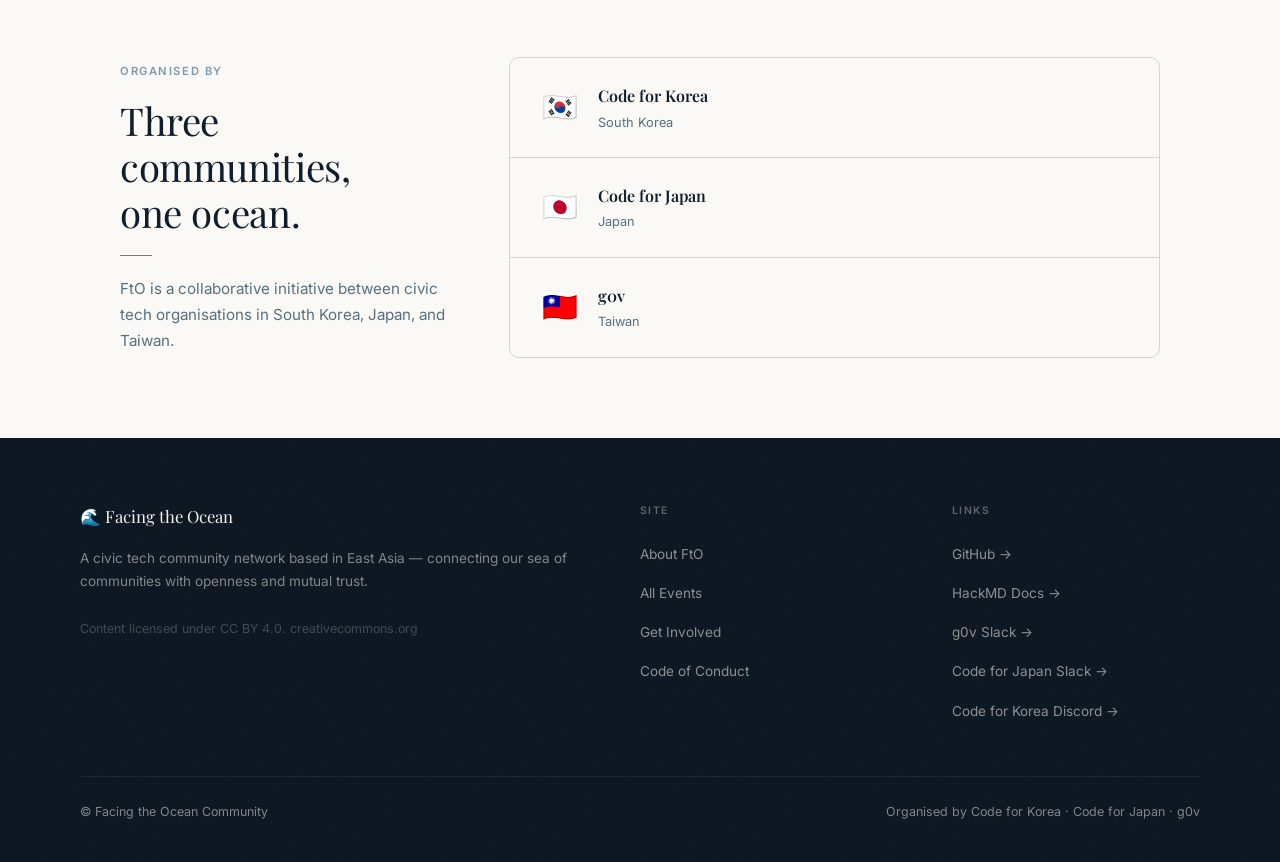
==== commit 59fbed8a: "Add community links, rework Connect with Us, reword to civic tech community / East Asia - Get Involv" ====
--- a/index.html
+++ b/index.html
@@ -3,8 +3,8 @@
 <head>
   <meta charset="UTF-8">
   <meta name="viewport" content="width=device-width, initial-scale=1.0">
-  <title>Facing the Ocean — Civic Hackers of the Asia-Pacific</title>
-  <meta name="description" content="Facing the Ocean brings together civic hackers from Japan, South Korea, Taiwan, and neighbouring countries that share the Asia-Pacific — since 2019.">
+  <title>Facing the Ocean — Civic Tech Communities of East Asia</title>
+  <meta name="description" content="Facing the Ocean brings together civic tech communities from Japan, South Korea, Taiwan, and neighbouring countries of East Asia — since 2019.">
   <link rel="preconnect" href="https://fonts.googleapis.com">
   <link rel="preconnect" href="https://fonts.gstatic.com" crossorigin>
   <link href="https://fonts.googleapis.com/css2?family=Playfair+Display:ital,wght@0,400;0,600;0,700;1,400;1,600&family=Inter:wght@300;400;500;600&display=swap" rel="stylesheet">
@@ -30,10 +30,10 @@
 <section class="hero">
   <div class="hero-accent-ring"></div>
   <div class="hero-content">
-    <div class="hero-eyebrow">Civic tech · East Asia-Pacific · Since 2019</div>
+    <div class="hero-eyebrow">Civic tech · East Asia · Since 2019</div>
     <h1>Facing<br><em>the Ocean</em></h1>
     <div class="hero-rule"></div>
-    <p class="hero-desc">A community of civic hackers from Japan, South Korea, Taiwan, and beyond — connected by the Asia-Pacific, working on challenges that matter.</p>
+    <p class="hero-desc">A network of civic tech communities from Japan, South Korea, Taiwan, and beyond — connected across East Asia, working on challenges that matter.</p>
     <div class="hero-actions">
       <a href="events/seoul-2026.html" class="btn btn-primary">Seoul 2026 →</a>
       <a href="about.html" class="btn btn-ghost">What is FtO?</a>
@@ -49,7 +49,7 @@
         <p class="section-label">What we do</p>
         <h2 class="section-heading">Meet. Hack.<br>Build together.</h2>
         <div class="divider"></div>
-        <p class="section-sub">Non-competitive, open, community-driven hackathons — rotating between cities across the Asia-Pacific.</p>
+        <p class="section-sub">Non-competitive, open, community-driven hackathons — rotating between cities across East Asia.</p>
       </div>
       <div class="features-grid">
         <div class="feature-tile">
@@ -65,7 +65,7 @@
         <div class="feature-tile">
           <span class="tile-icon">🌏</span>
           <h3>Build Regionally</h3>
-          <p>Across the Asia-Pacific, our challenges are entangled — through shared histories, colonial legacies, and geopolitical dependencies that no single community can address alone. FtO is where those entanglements become conversations.</p>
+          <p>Across East Asia, our challenges are entangled — through shared histories, colonial legacies, and geopolitical dependencies that no single community can address alone. FtO is where those entanglements become conversations.</p>
         </div>
       </div>
     </div>
@@ -138,7 +138,7 @@
     <div style="max-width:640px; margin:0 auto; text-align:center;">
       <p class="section-label light" style="text-align:center;">About</p>
       <h2 style="font-family:var(--font-serif); font-size:clamp(1.5rem,3.5vw,2.2rem); font-weight:400; color:var(--warm-50); line-height:1.35; font-style:italic; letter-spacing:-0.01em; margin:var(--space-4) 0 var(--space-6);">
-        "Across the Asia-Pacific, our challenges are not the same — but they are entangled, through historical ties, colonial legacies, and geopolitical dependencies. Connecting our communities with openness and mutual trust is, in its way, a form of solidarity."
+        "Across East Asia, our challenges are not the same — but they are entangled, through historical ties, colonial legacies, and geopolitical dependencies. Connecting our communities with openness and mutual trust is, in its way, a form of solidarity."
       </h2>
       <div class="divider center light"></div>
       <a href="about.html" class="btn btn-ghost" style="margin-top:var(--space-4);">Read about FtO →</a>
@@ -188,7 +188,7 @@
   <div class="footer-inner">
     <div class="footer-brand">
       <span class="footer-logo">🌊 Facing the Ocean</span>
-      <p>A community of civic hackers living in the Asia-Pacific — connecting our sea of communities with openness and mutual trust.</p>
+      <p>A civic tech community network based in East Asia — connecting our sea of communities with openness and mutual trust.</p>
       <p class="f-cc">Content licensed under CC BY 4.0. <a href="https://creativecommons.org/licenses/by/4.0/" target="_blank" style="color:inherit;">creativecommons.org</a></p>
     </div>
     <div class="footer-col">
@@ -205,7 +205,9 @@
       <ul>
         <li><a href="https://github.com/facing-the-ocean" target="_blank">GitHub →</a></li>
         <li><a href="https://g0v.hackmd.io/@fto/book" target="_blank">HackMD Docs →</a></li>
-        <li><a href="https://drive.google.com/open?id=1Qyg6QHq5L8pCykPj6MKIpbGmevuODKHM" target="_blank">Google Drive →</a></li>
+        <li><a href="https://join.g0v.tw" target="_blank">g0v Slack →</a></li>
+        <li><a href="https://join.slack.com/t/cfj/shared_invite/zt-2fpevxmog-i09Wj6RLrKkoLKmKaektsw" target="_blank">Code for Japan Slack →</a></li>
+        <li><a href="https://discord.gg/7TFjpyqsNC" target="_blank">Code for Korea Discord →</a></li>
       </ul>
     </div>
   </div>
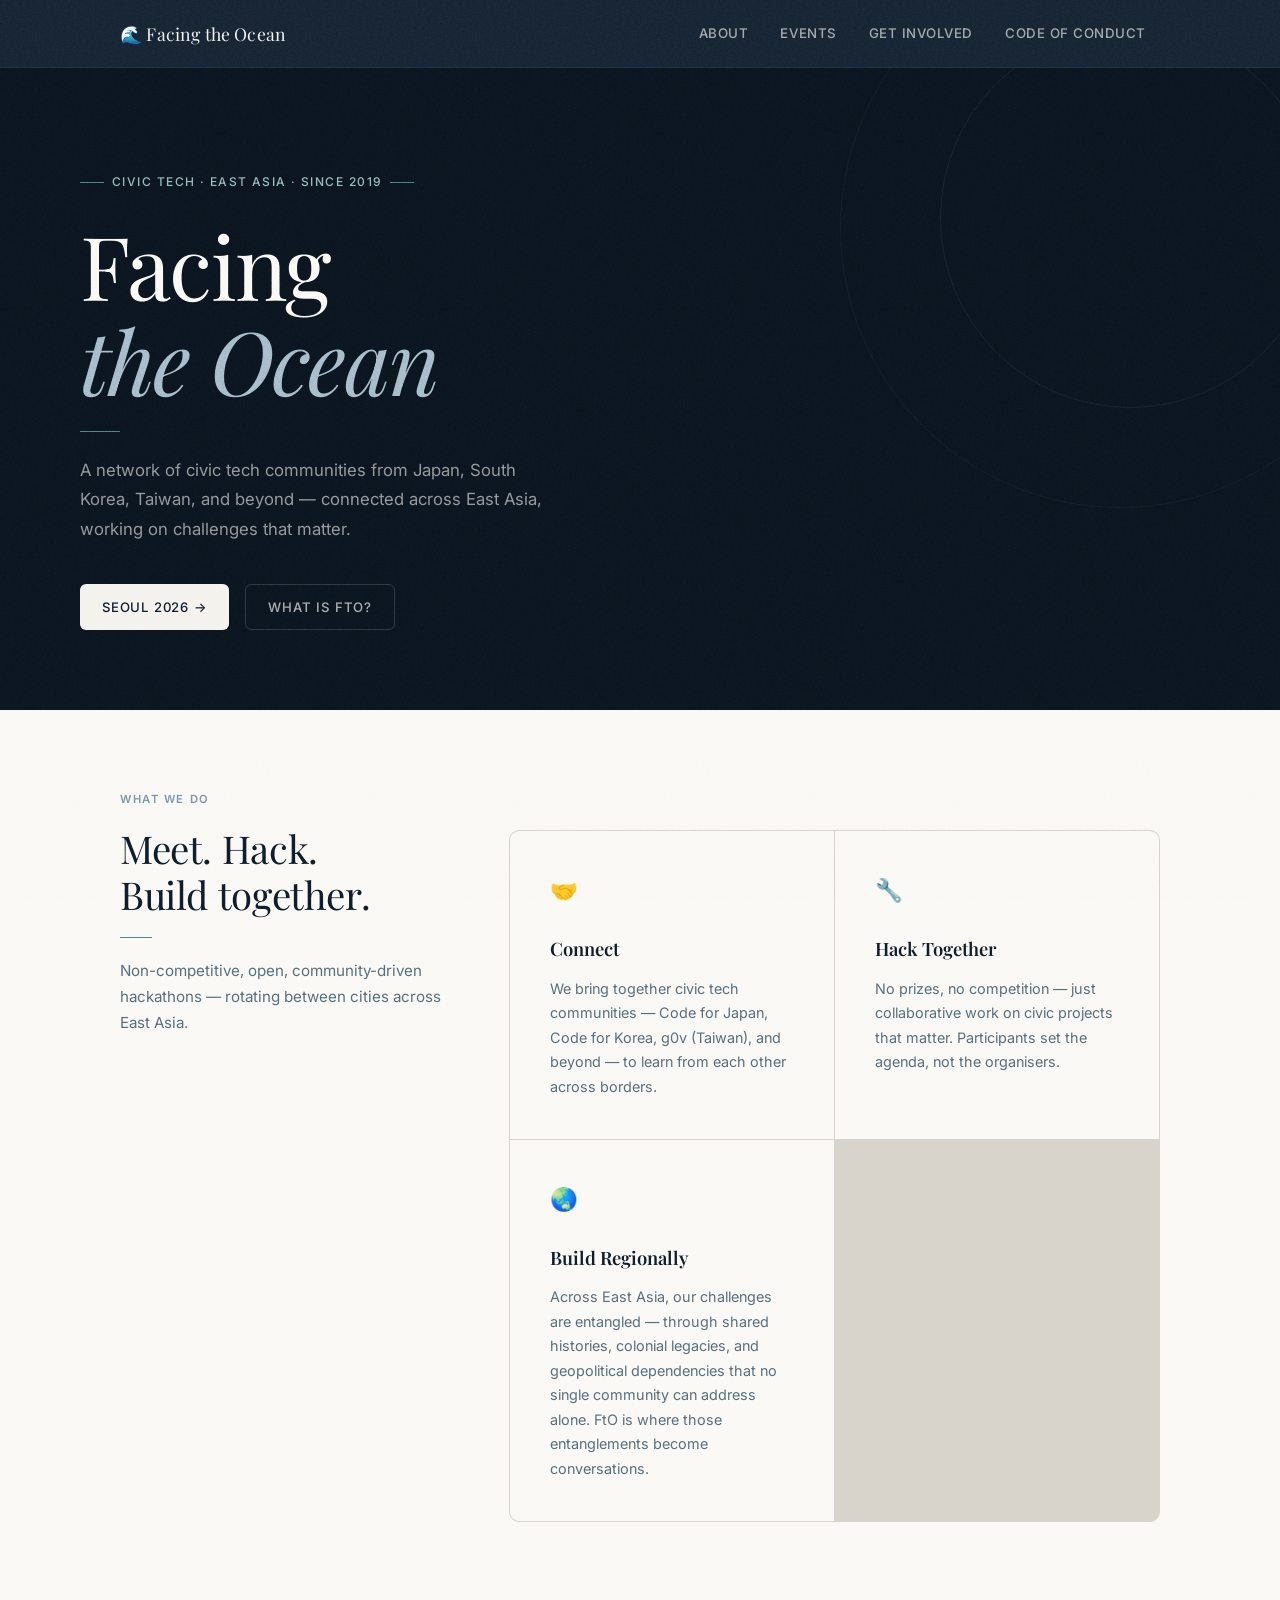
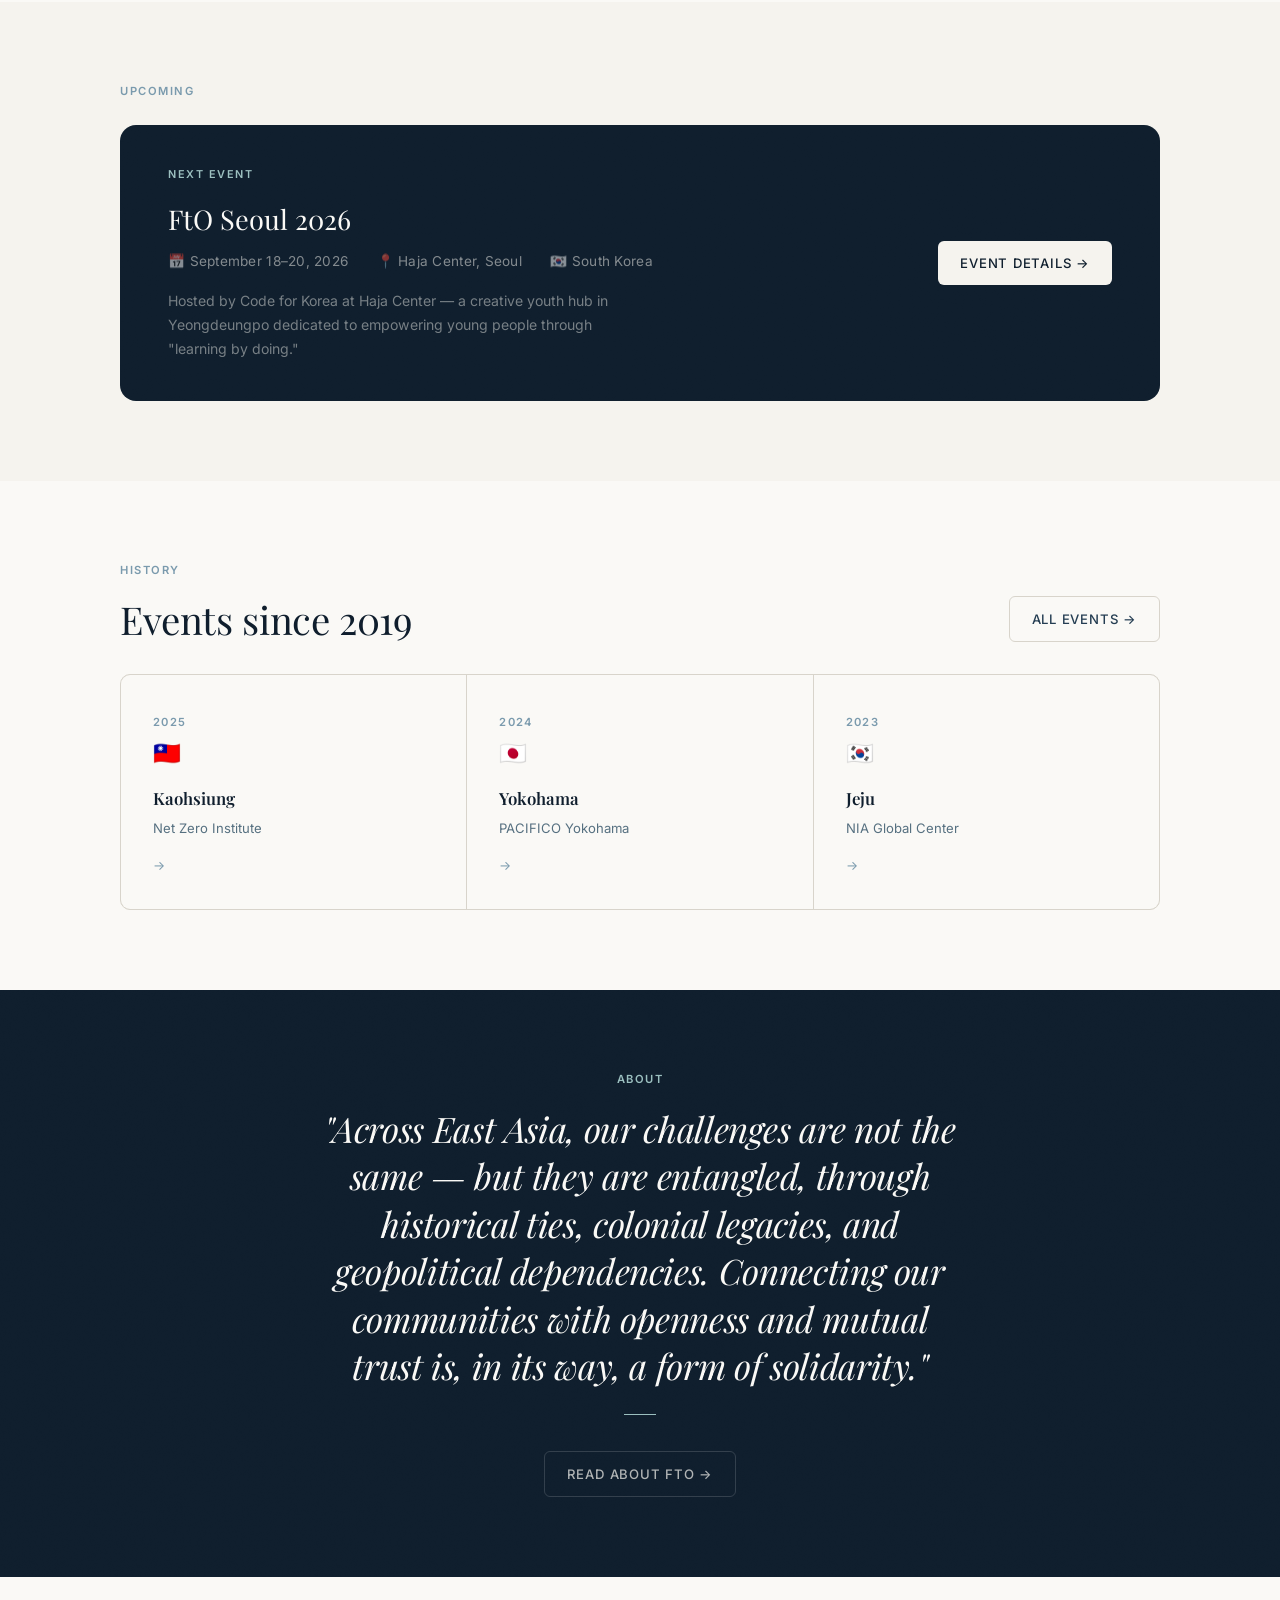
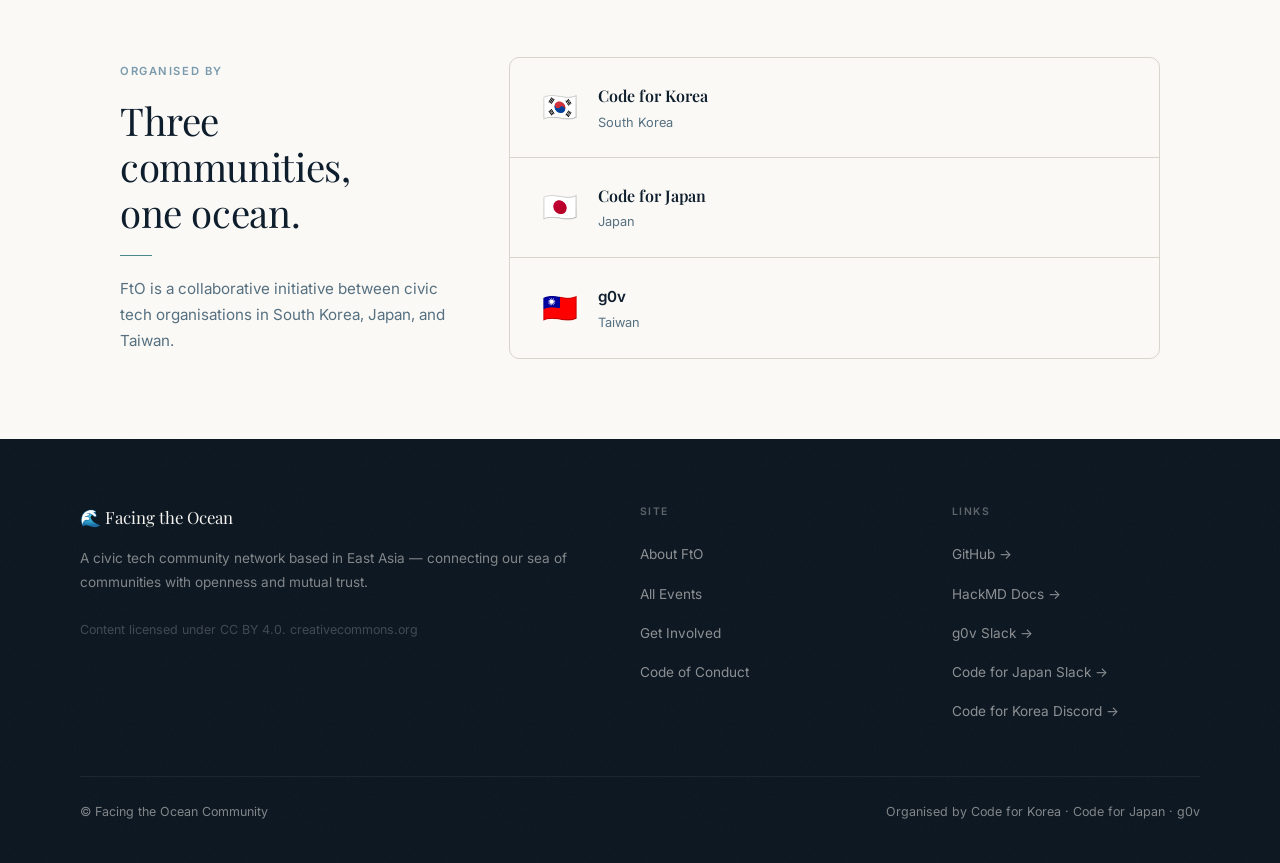
==== commit 547a234b: "Render g0v wordmark in sans font where serif zero reads as 'o' Co-Authored-By: Claude Fable 5 <norep" ====
--- a/index.html
+++ b/index.html
@@ -174,7 +174,7 @@
         <div class="org-row" style="padding:var(--space-6) var(--space-8);">
           <span class="org-flag">🇹🇼</span>
           <div>
-            <div class="org-name">g0v</div>
+            <div class="org-name"><span class="g0v">g0v</span></div>
             <div class="org-country">Taiwan</div>
           </div>
         </div>
--- a/css/style.css
+++ b/css/style.css
@@ -943,3 +943,6 @@
   .timeline-row { grid-template-columns: 70px 1fr; }
   .tl-body      { padding-left: var(--space-5); }
 }
+
+/* "g0v" wordmark: the serif zero looks like a letter "o", so render it in the sans font */
+.g0v { font-family: var(--font-sans); font-size: 0.95em; }
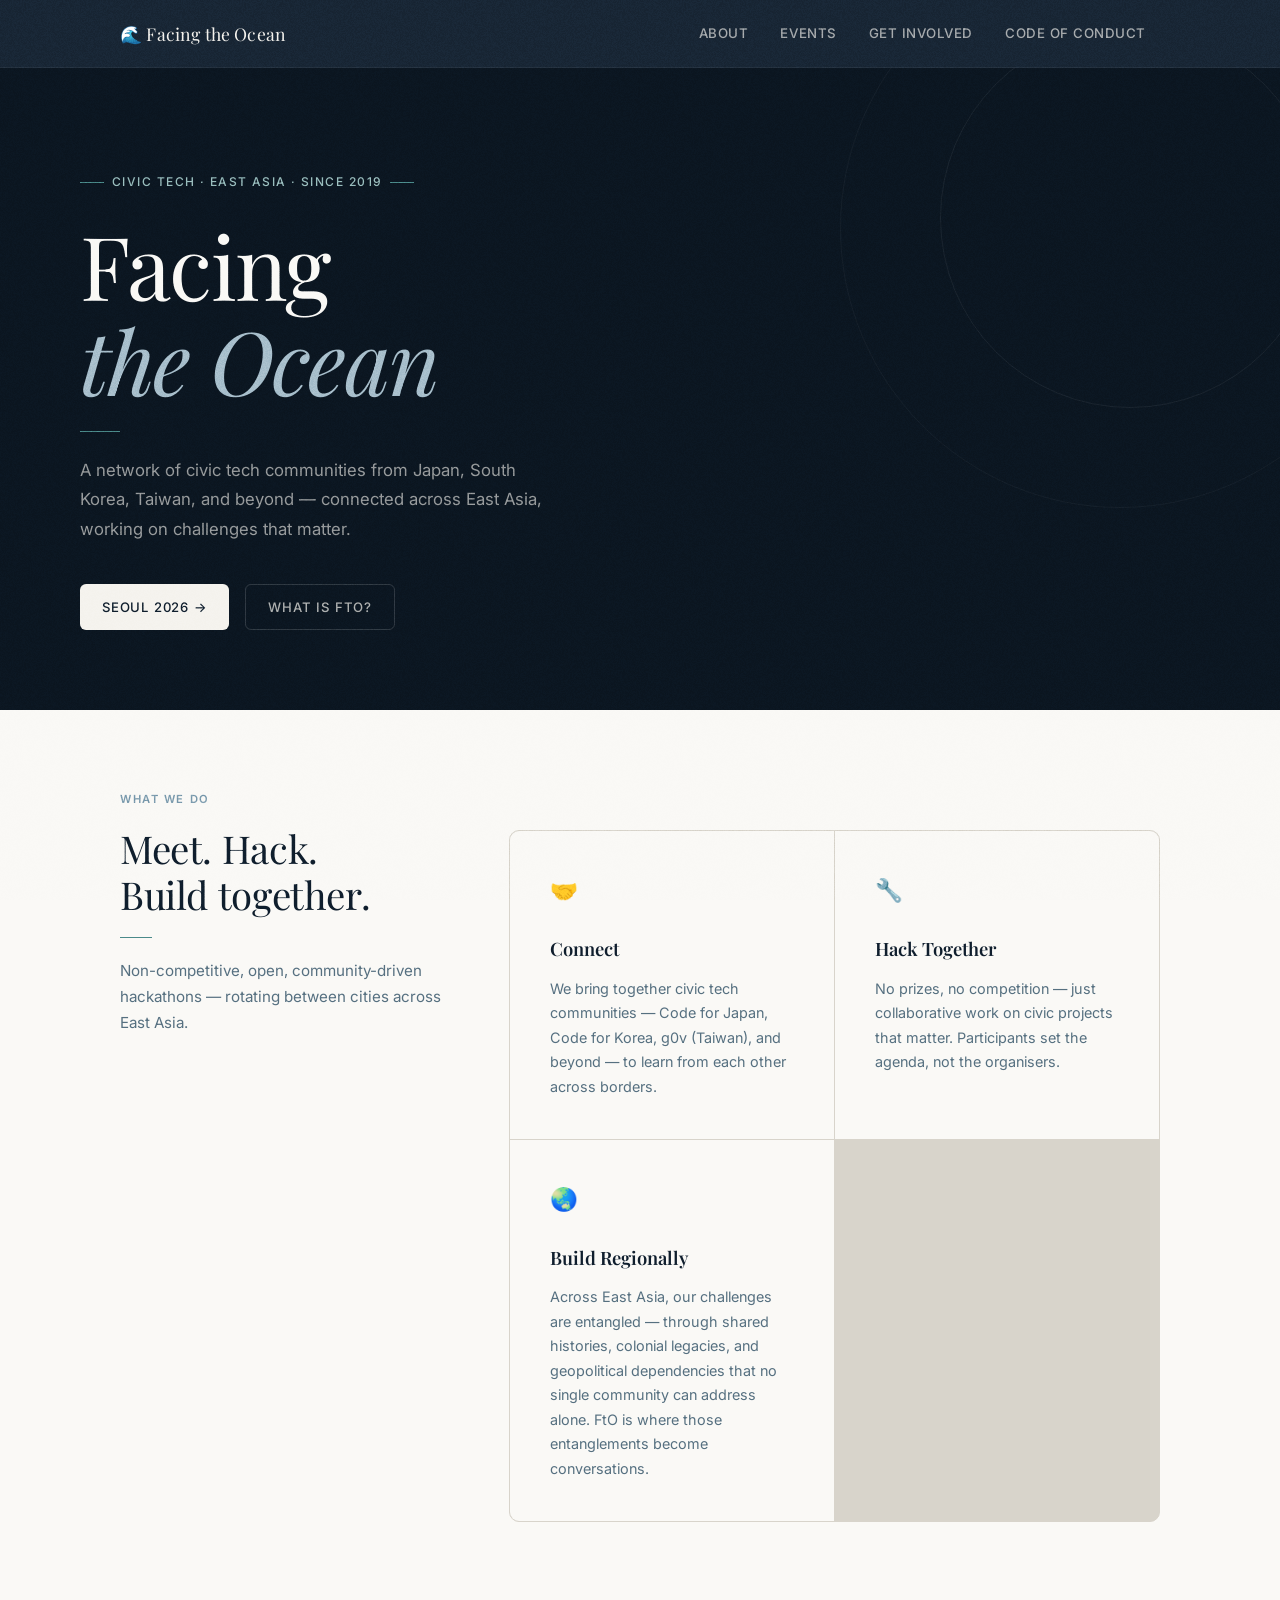
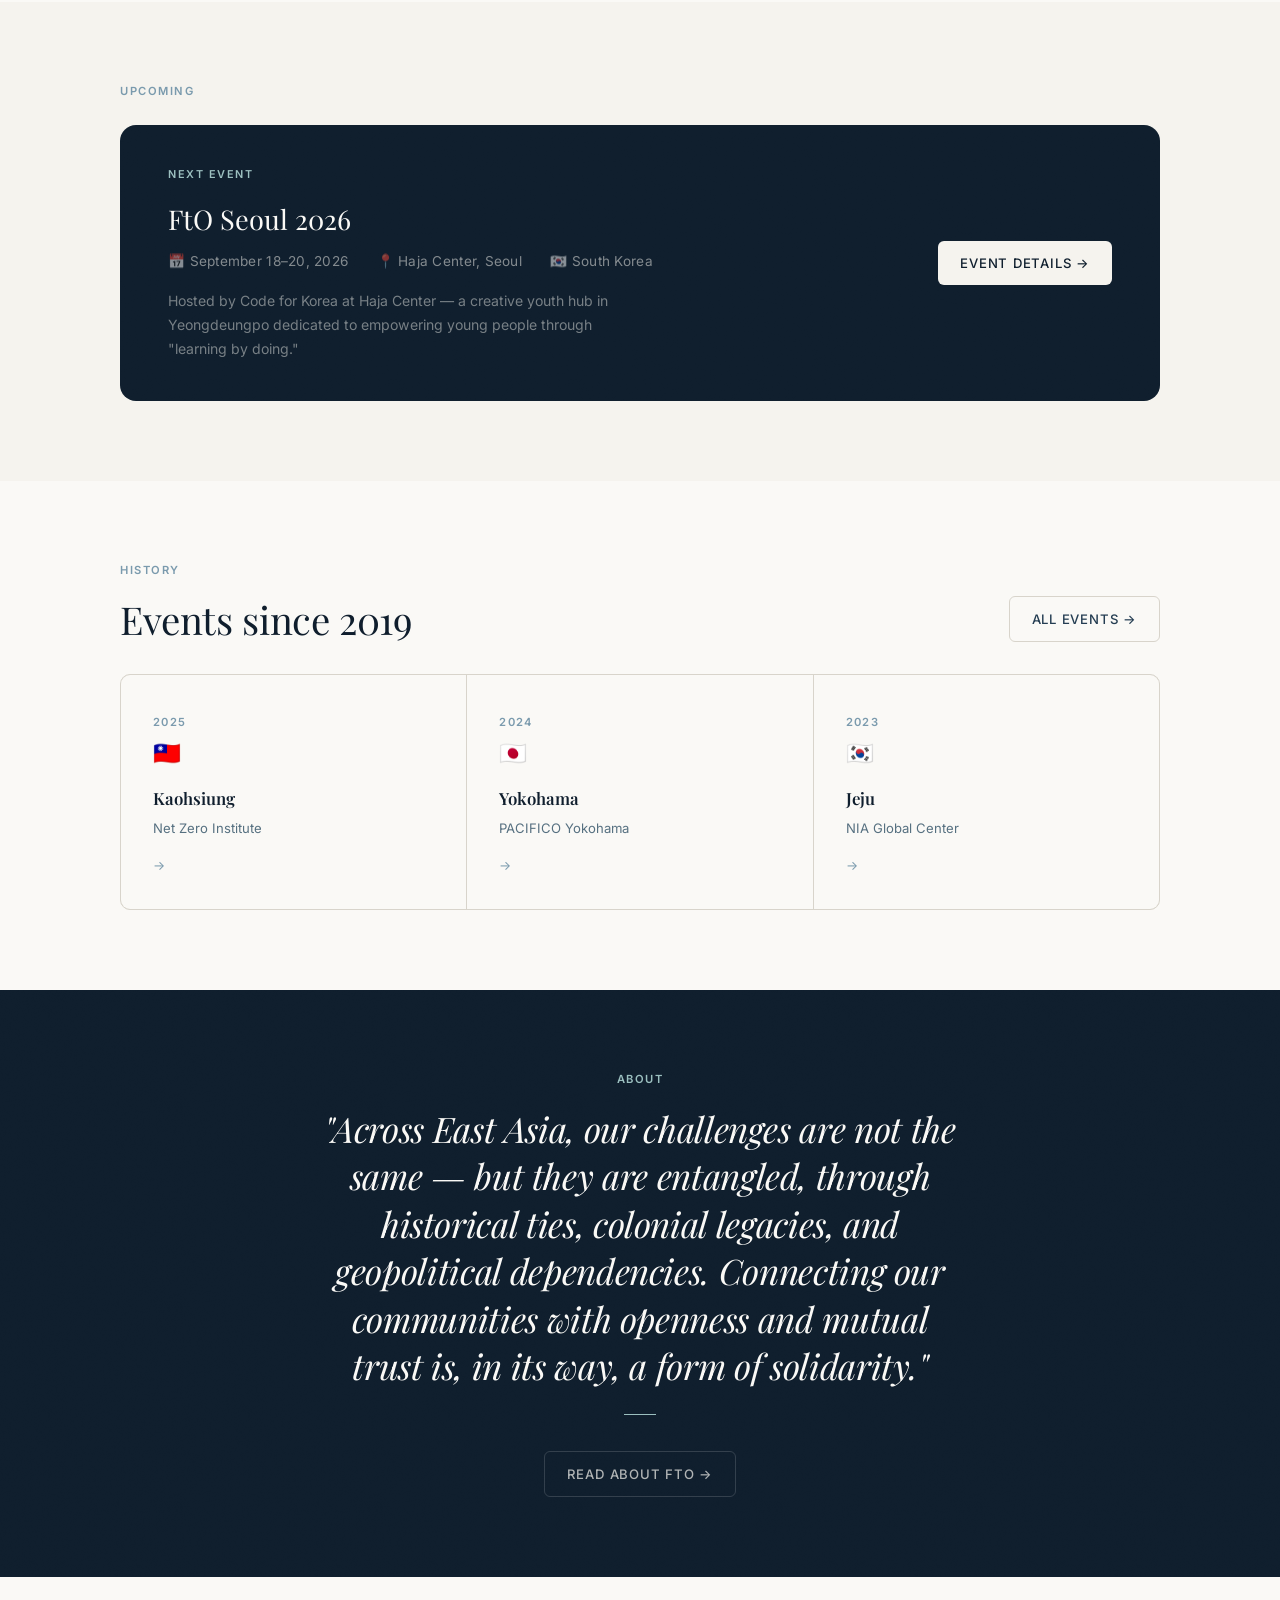
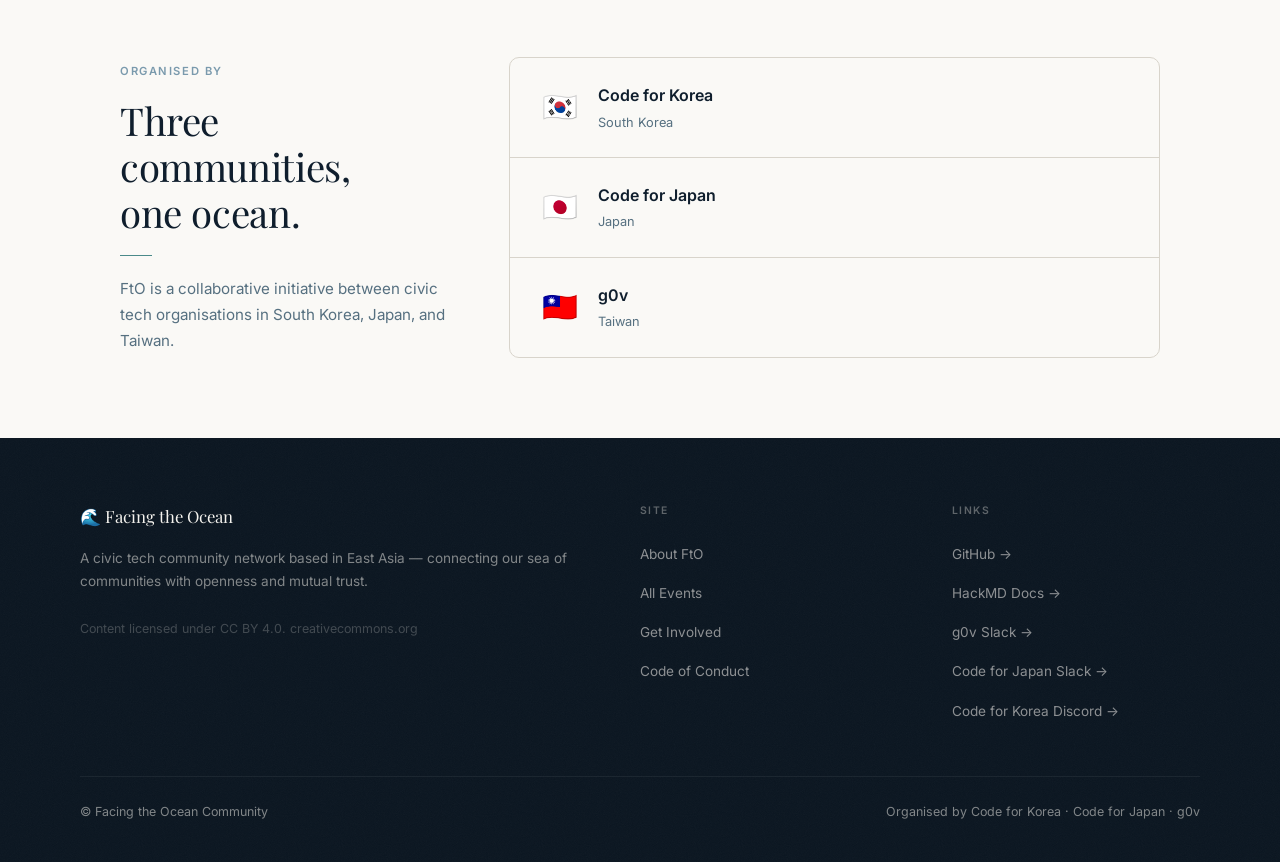
==== commit 94790c03: "Use sans font for org names in home Organised by section Co-Authored-By: Claude Fable 5 <noreply@ant" ====
--- a/index.html
+++ b/index.html
@@ -160,21 +160,21 @@
         <div class="org-row" style="padding:var(--space-6) var(--space-8);">
           <span class="org-flag">🇰🇷</span>
           <div>
-            <div class="org-name">Code for Korea</div>
+            <div class="org-name" style="font-family:var(--font-sans);">Code for Korea</div>
             <div class="org-country">South Korea</div>
           </div>
         </div>
         <div class="org-row" style="padding:var(--space-6) var(--space-8);">
           <span class="org-flag">🇯🇵</span>
           <div>
-            <div class="org-name">Code for Japan</div>
+            <div class="org-name" style="font-family:var(--font-sans);">Code for Japan</div>
             <div class="org-country">Japan</div>
           </div>
         </div>
         <div class="org-row" style="padding:var(--space-6) var(--space-8);">
           <span class="org-flag">🇹🇼</span>
           <div>
-            <div class="org-name"><span class="g0v">g0v</span></div>
+            <div class="org-name" style="font-family:var(--font-sans);">g0v</div>
             <div class="org-country">Taiwan</div>
           </div>
         </div>
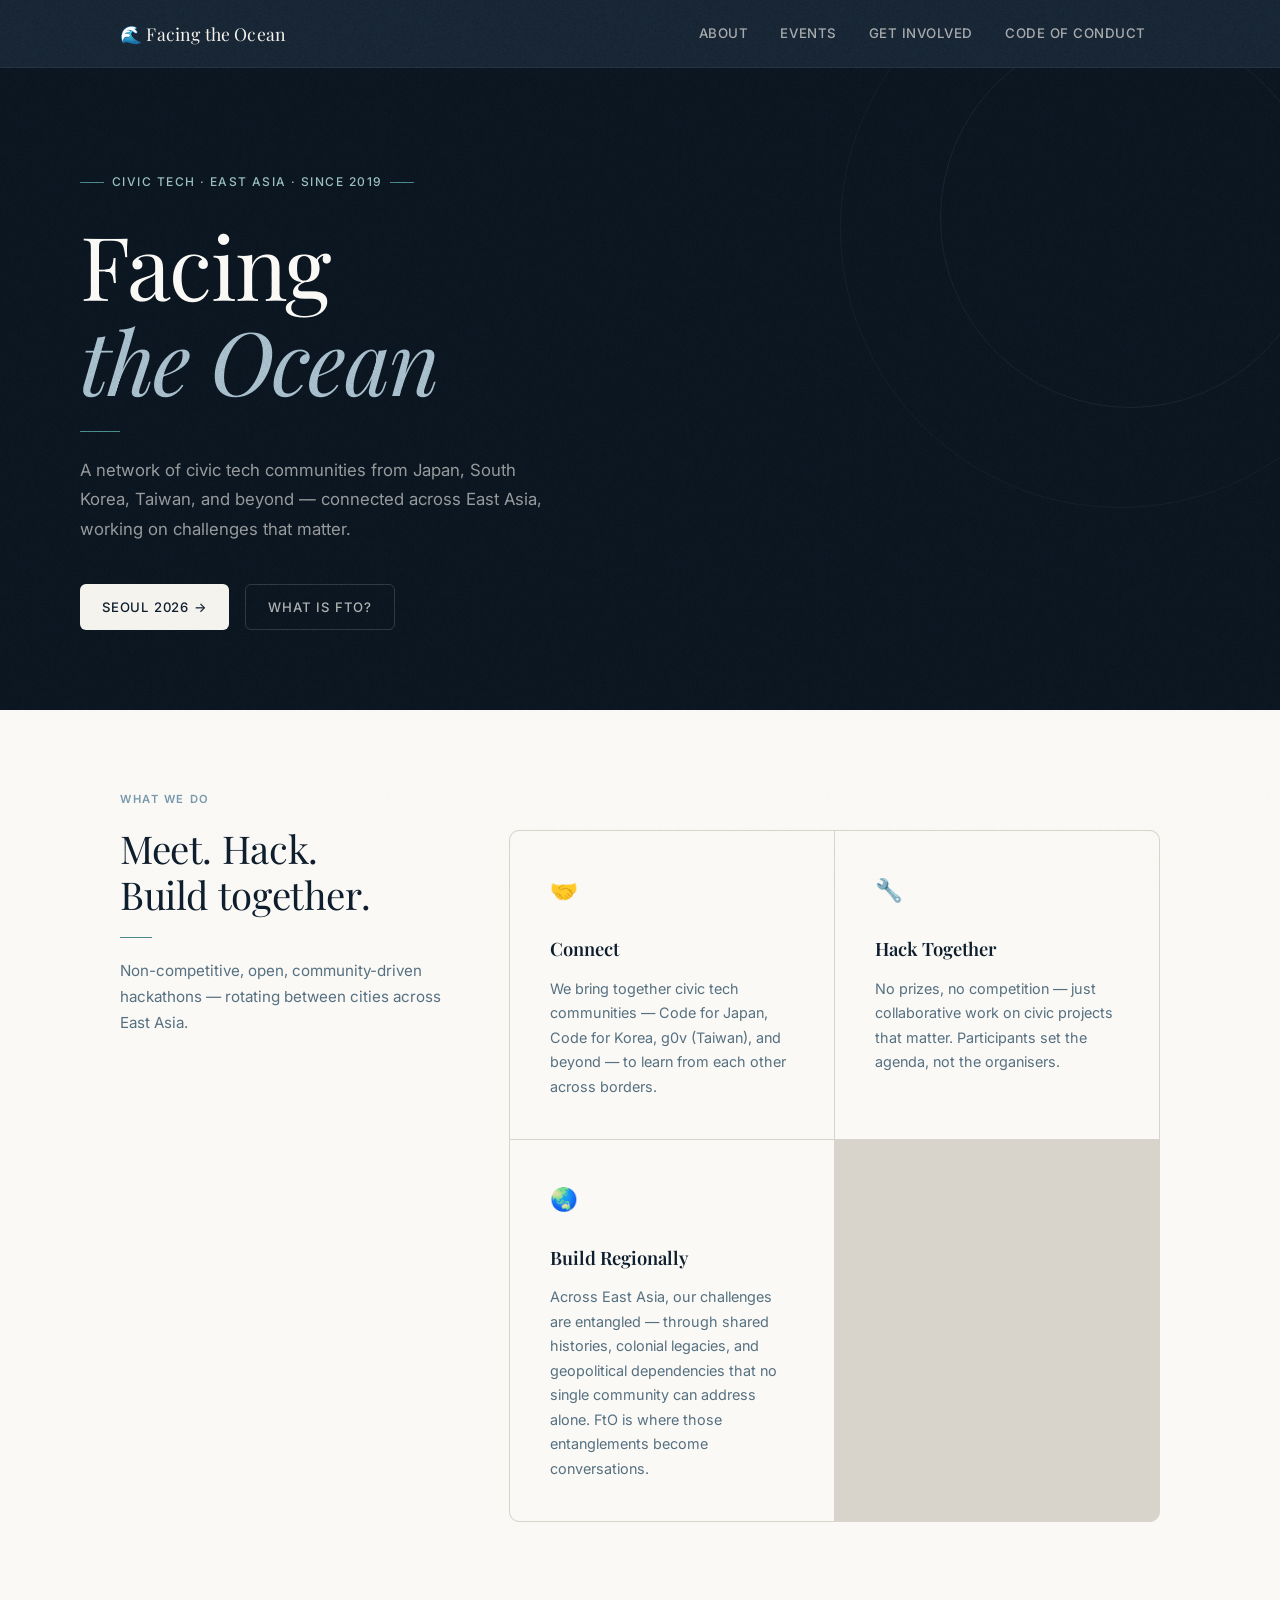
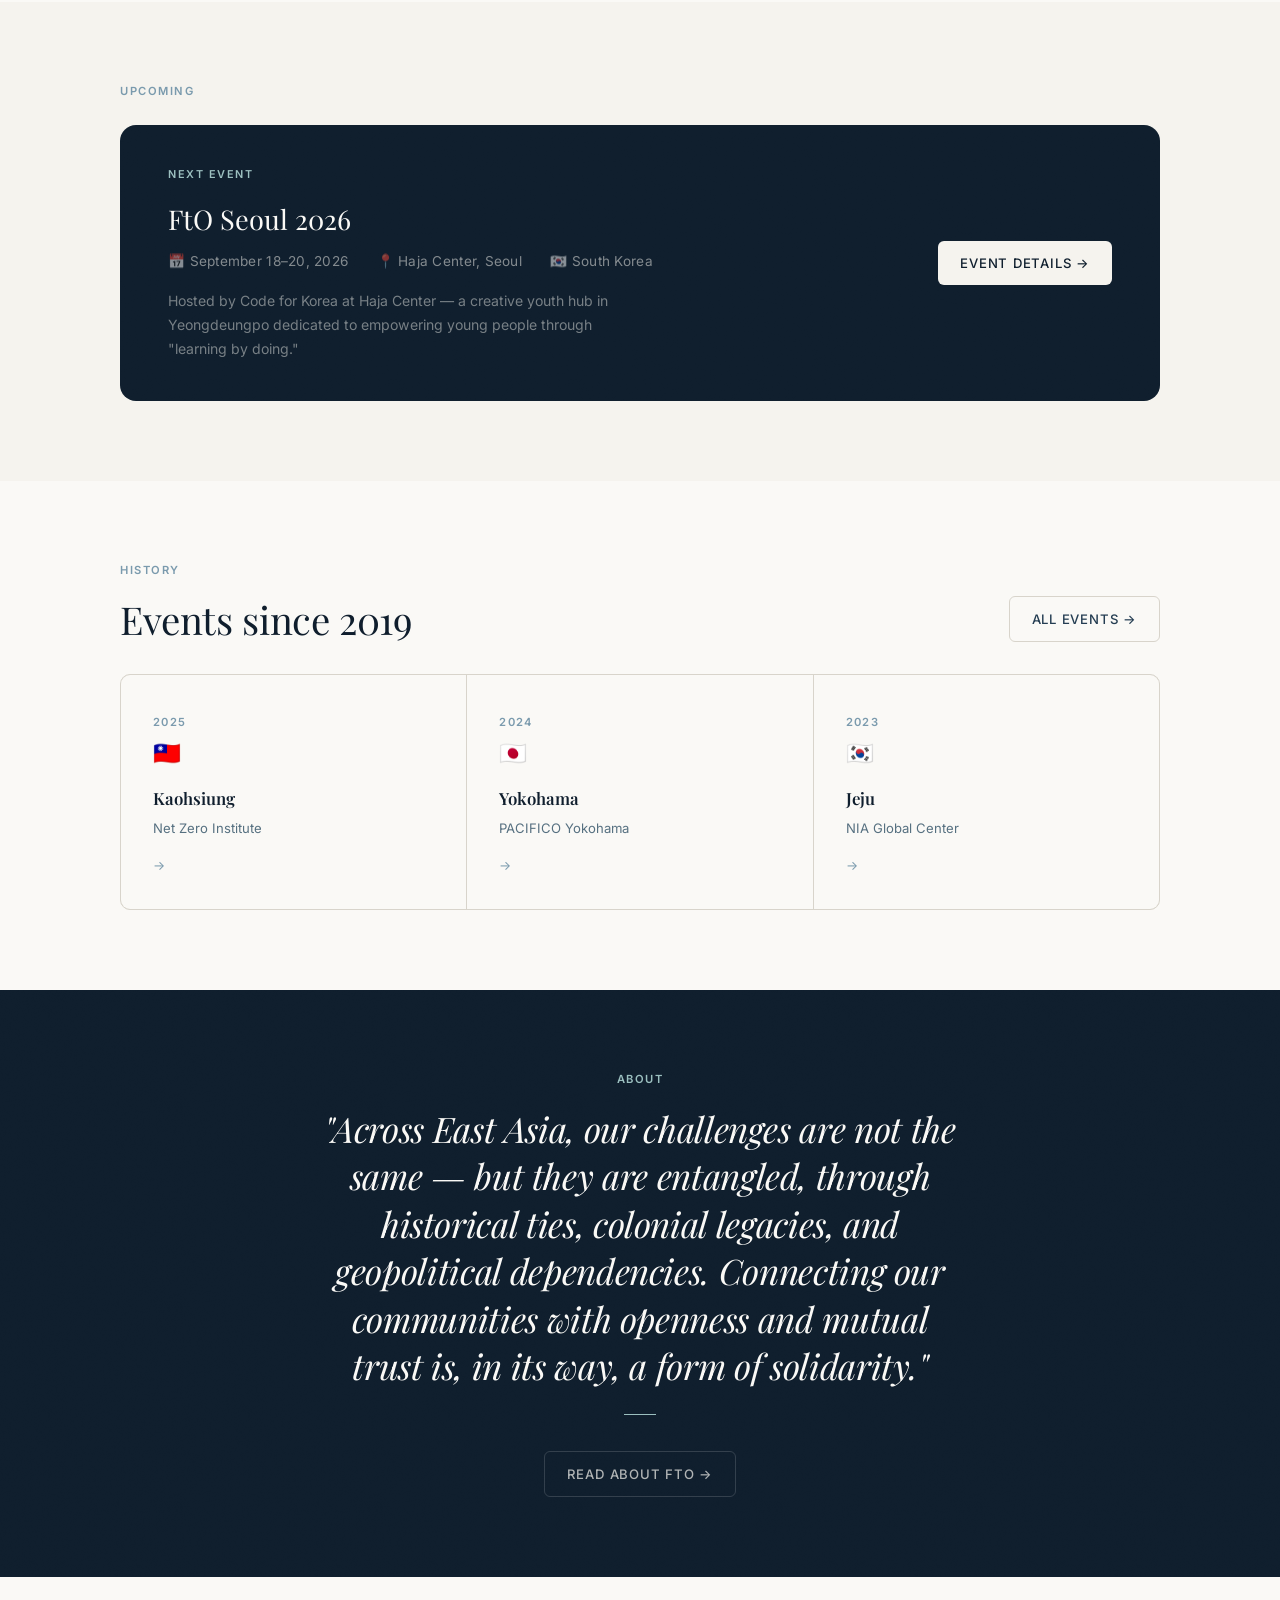
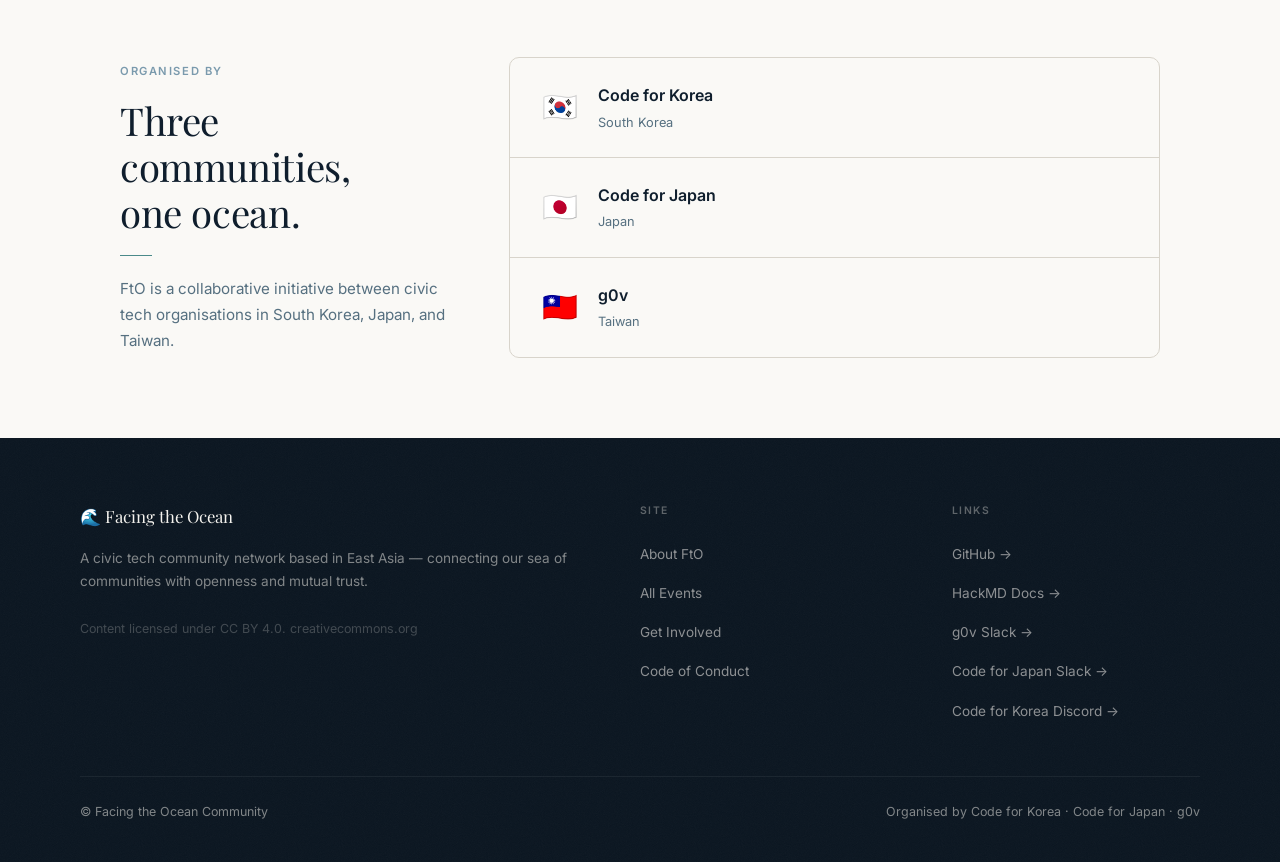
==== commit c5e63c33: "Make two-column sections stack on mobile Inline grid styles on the home page (What we do, Organised " ====
--- a/index.html
+++ b/index.html
@@ -44,7 +44,7 @@
 <!-- ── What we do ── -->
 <section class="section section-paper">
   <div class="container">
-    <div style="display:grid; grid-template-columns:1fr 2fr; gap:64px; align-items:start;">
+    <div class="section-split">
       <div>
         <p class="section-label">What we do</p>
         <h2 class="section-heading">Meet. Hack.<br>Build together.</h2>
@@ -149,7 +149,7 @@
 <!-- ── Organised by ── -->
 <section class="section section-paper">
   <div class="container">
-    <div style="display:grid; grid-template-columns:1fr 2fr; gap:64px; align-items:center;">
+    <div class="section-split v-center">
       <div>
         <p class="section-label">Organised by</p>
         <h2 class="section-heading">Three communities,<br>one ocean.</h2>
--- a/css/style.css
+++ b/css/style.css
@@ -946,3 +946,26 @@
 
 /* "g0v" wordmark: the serif zero looks like a letter "o", so render it in the sans font */
 .g0v { font-family: var(--font-sans); font-size: 0.95em; }
+
+/* Two-column section intro (narrow text column + wide content) — stacks on smaller screens */
+.section-split {
+  display: grid;
+  grid-template-columns: 1fr 2fr;
+  gap: 64px;
+  align-items: start;
+}
+.section-split.v-center { align-items: center; }
+@media (max-width: 900px) {
+  .section-split { grid-template-columns: 1fr; gap: var(--space-8); }
+}
+
+/* About page: prose + sidebar — stacks on smaller screens */
+.about-layout {
+  display: grid;
+  grid-template-columns: 1fr 340px;
+  gap: var(--space-16);
+  align-items: start;
+}
+@media (max-width: 900px) {
+  .about-layout { grid-template-columns: 1fr; gap: var(--space-10); }
+}
